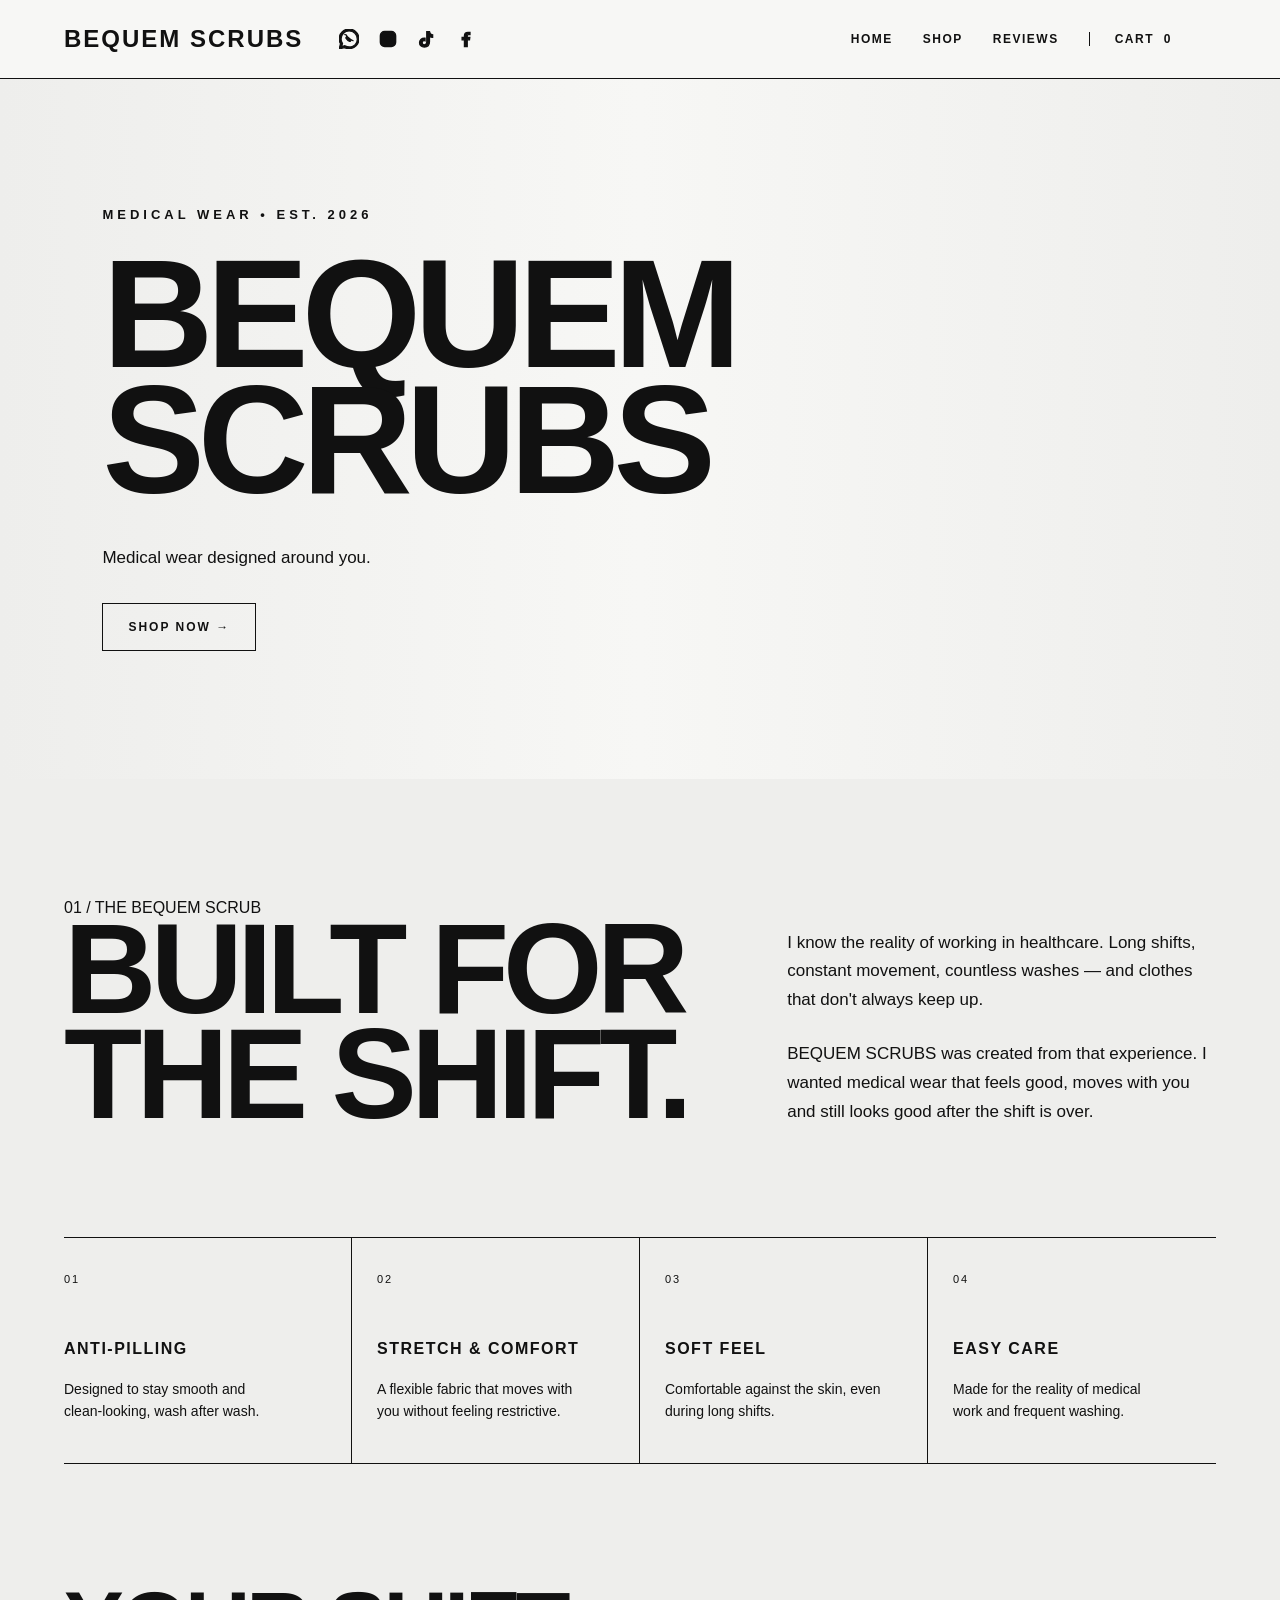
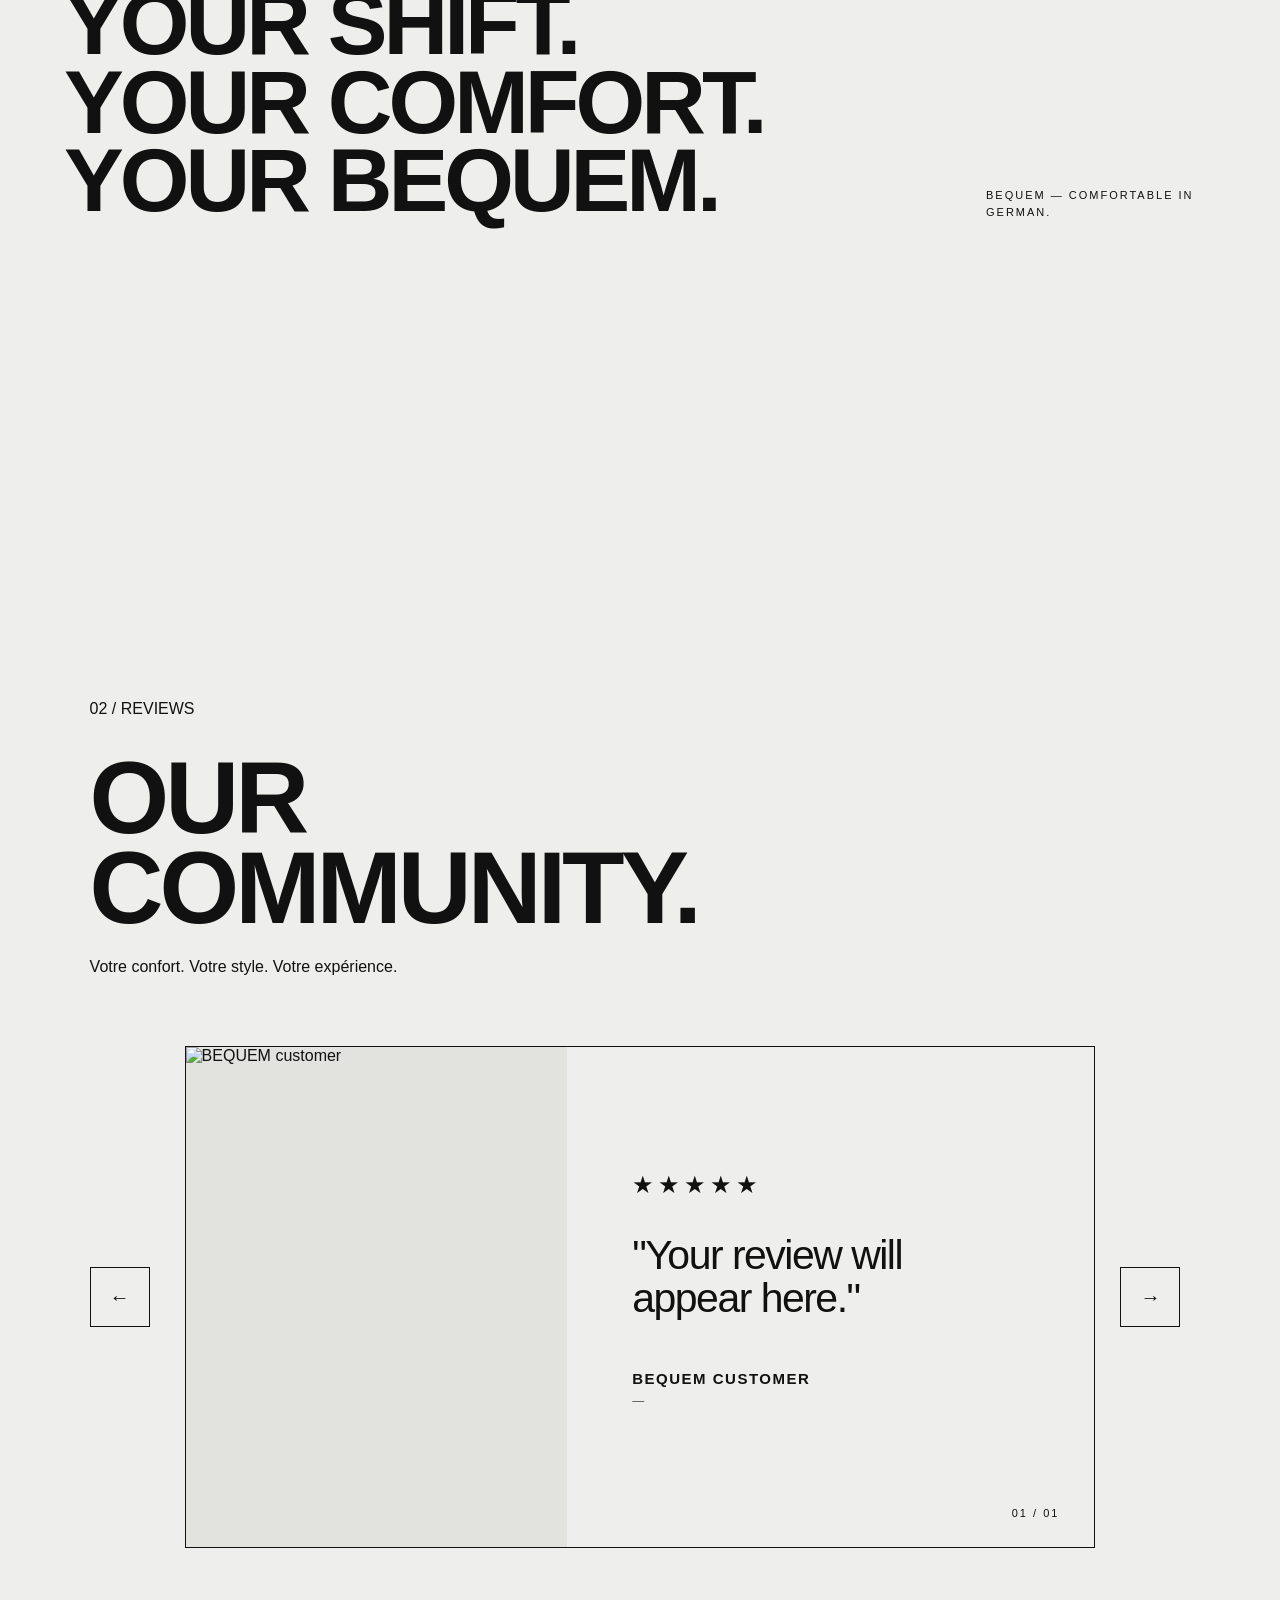
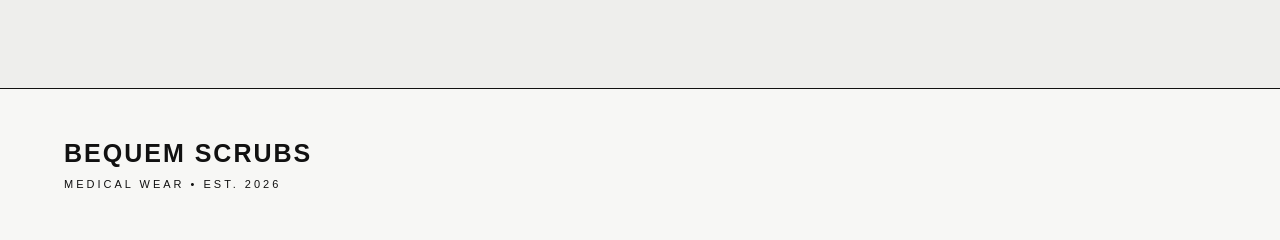
==== index.html @ d43c075f "Update index.html" ====
<!DOCTYPE html>
<html lang="fr">
<head>
    <meta charset="UTF-8">
    <meta name="viewport" content="width=device-width, initial-scale=1.0">
    <title>BEQUEM SCRUBS</title>
    <link rel="stylesheet" href="style.css">
</head>
<body>

<header class="header">
    <div class="brand-area">
        <a href="index.html" class="brand">BEQUEM SCRUBS</a>

        <div class="socials">
            <a href="https://wa.me/+2130781952022" target="_blank" class="social" aria-label="WhatsApp">
                <svg viewBox="0 0 24 24">
                    <path d="M20.5 3.5A11.8 11.8 0 0 0 12.1 0C5.5 0 .2 5.3.2 11.9c0 2.1.6 4.1 1.6 5.8L.1 24l6.5-1.7c1.7.9 3.5 1.3 5.4 1.3h.1c6.6 0 11.9-5.3 11.9-11.9 0-3.2-1.3-6.1-3.5-8.2ZM12.1 21.5c-1.7 0-3.4-.5-4.8-1.3l-.3-.2-3.8 1 1-3.7-.2-.3c-1-1.5-1.5-3.3-1.5-5.1C2.5 6.6 6.8 2.3 12.1 2.3c2.6 0 5.1 1 7 2.9 1.9 1.9 2.9 4.3 2.9 7 0 5.3-4.3 9.6-9.9 9.6Zm5.3-7.2c-.3-.2-1.8-.9-2.1-1-.3-.1-.5-.2-.7.2-.2.3-.8 1-1 1.2-.2.2-.4.2-.7.1-2-.9-3.3-1.7-4.6-3.9-.4-.7.4-.7 1-2.2.1-.2 0-.4-.1-.6-.1-.2-.7-1.7-1-1-2.3-.3-.6-.5-.5-.7-.5h-.6c-.2 0-.6.1-.9.4-.3.3-1.1 1.1-1.1 2.6 0 1.5 1.1 2.9 1.3 3.1.2.2 2.2 3.4 5.4 4.7 2 .9 2.8 1 3.8.8.6-.1 1.8-.7 2-1.4.3-.7.3-1.3.2-1.4-.1-.1-.3-.2-.6-.3Z"/>
                </svg>
            </a>

            <a href="https://www.instagram.com/bequem.world?igsh=dDY4cWtzZ3g2eHVt" target="_blank" class="social" aria-label="Instagram">
                <svg viewBox="0 0 24 24" fill="none">
                    <rect x="3" y="3" width="18" height="18" rx="5" stroke="currentColor" stroke-width="2"/>
                    <circle cx="12" cy="12" r="4" stroke="currentColor" stroke-width="2"/>
                    <circle cx="17.5" cy="6.5" r="1.2" fill="currentColor"/>
                </svg>
            </a>

            <a href="https://www.tiktok.com/" target="_blank" class="social" aria-label="TikTok">
                <svg viewBox="0 0 24 24">
                    <path d="M15 3c.3 2.2 1.5 3.7 3.8 4v3.1c-1.3 0-2.6-.4-3.8-1.1v6.4c0 4-2.7 6.3-6.2 6.3C5.4 21.7 3 19.6 3 16.4c0-3.1 2.5-5.5 5.8-5.5.3 0 .6 0 .9.1v3.2c-.3-.1-.6-.2-.9-.2-1.4 0-2.6 1-2.6 2.4 0 1.5 1.1 2.5 2.6 2.5 1.6 0 2.9-1 2.9-3.3V3H15Z"/>
                </svg>
            </a>

            <a href="https://www.facebook.com/" target="_blank" class="social" aria-label="Facebook">
                <svg viewBox="0 0 24 24">
                    <path d="M13.5 21v-8h2.7l.4-3h-3.1V8.1c0-.9.3-1.5 1.6-1.5h1.7V4c-.3 0-1.4-.1-2.5-.1-2.5 0-4.2 1.5-4.2 4.3V10H7.3v3h2.8v8h3.4Z"/>
                </svg>
            </a>
        </div>
    </div>

    <nav class="menu">
        <a href="index.html">HOME</a>
        <a href="shop.html">SHOP</a>
        <a href="reviews.html">REVIEWS</a>
        <a href="cart.html" class="cart">CART <span id="cartCount">0</span></a>
    </nav>
</header>

<main>
    <section class="hero">
        <div class="hero-text">
            <p class="small-title">MEDICAL WEAR • EST. 2026</p>
            <h1>BEQUEM<br>SCRUBS</h1>
            <p class="description">Medical wear designed around you.</p>
            <a href="shop.html" class="shop-button">SHOP NOW →</a>
        </div>
      <div class="hero-logo-scene" aria-hidden="true">
        <img
            src="BEQUEM%20LOGO.png"
            alt=""
            class="hero-logo-image"
        >
    </div>
</section>

    <section class="bequem-story">
        <div class="section-number">01 / THE BEQUEM SCRUB</div>

        <div class="story-header">
            <h2>BUILT FOR<br>THE SHIFT.</h2>
            <div class="story-intro">
                <p>I know the reality of working in healthcare. Long shifts, constant movement, countless washes — and clothes that don't always keep up.</p>
                <p>BEQUEM SCRUBS was created from that experience. I wanted medical wear that feels good, moves with you and still looks good after the shift is over.</p>
            </div>
        </div>

        <div class="bequem-qualities">
            <div class="quality"><span>01</span><h3>ANTI-PILLING</h3><p>Designed to stay smooth and clean-looking, wash after wash.</p></div>
            <div class="quality"><span>02</span><h3>STRETCH & COMFORT</h3><p>A flexible fabric that moves with you without feeling restrictive.</p></div>
            <div class="quality"><span>03</span><h3>SOFT FEEL</h3><p>Comfortable against the skin, even during long shifts.</p></div>
            <div class="quality"><span>04</span><h3>EASY CARE</h3><p>Made for the reality of medical work and frequent washing.</p></div>
        </div>

        <div class="bequem-statement">
            <p>YOUR SHIFT.<br>YOUR COMFORT.<br>YOUR BEQUEM.</p>
            <span>BEQUEM — COMFORTABLE IN GERMAN.</span>
        </div>
    </section>

    <section class="complete">
        <div class="section-number"></div>
    </section>

    <section class="reviews" id="reviews">
        <div class="section-number">02 / REVIEWS</div>
        <h2>OUR<br>COMMUNITY.</h2>
        <p class="reviews-intro">Votre confort. Votre style. Votre expérience.</p>

        <div class="home-review-slider">
            <button class="home-review-arrow" id="homeReviewPrev">←</button>

            <article class="home-review-card" id="homeReviewCard">
                <div class="home-review-photo" id="homeReviewPhoto">
                    <img id="homeReviewImage" src="" alt="BEQUEM customer">
                </div>

                <div class="home-review-content">
                    <div class="home-review-stars" id="homeReviewStars">★★★★★</div>
                    <blockquote id="homeReviewText">"Your review will appear here."</blockquote>

                    <div class="home-review-author">
                        <strong id="homeReviewName">BEQUEM CUSTOMER</strong>
                        <span id="homeReviewCity">—</span>
                    </div>
                </div>

                <div class="home-review-counter">
                    <span id="homeReviewCurrent">01</span> /
                    <span id="homeReviewTotal">01</span>
                </div>
            </article>

            <button class="home-review-arrow" id="homeReviewNext">→</button>
        </div>
    </section>
</main>

<footer>
    <h2>BEQUEM SCRUBS</h2>
    <p>MEDICAL WEAR • EST. 2026</p>
</footer>

<script>
const cartCount = document.getElementById("cartCount");
const cart = JSON.parse(localStorage.getItem("bequemCart") || "[]");
if (cartCount) cartCount.textContent = cart.length;
</script>

<script>
const SUPABASE_URL = "https://pakwsesbisdkgtoeywam.supabase.co";
const SUPABASE_KEY = "sb_publishable_-efPH13YWeBGHCuid9sYWw_Nm_vaaz9";

let homeReviews = [];
let homeReviewIndex = 0;

async function loadHomeReviews() {
    try {
        const response = await fetch(
            SUPABASE_URL +
            "/rest/v1/reviews" +
            "?select=id,name,city,rating,review,photo_urls,created_at" +
            "&approved=eq.true" +
            "&order=created_at.desc",
            {
                method: "GET",
                headers: {
                    "apikey": SUPABASE_KEY,
                    "Authorization": "Bearer " + SUPABASE_KEY
                }
            }
        );

        if (!response.ok) {
            console.error("SUPABASE REVIEWS ERROR:", await response.text());
            return;
        }

        const data = await response.json();
        console.log("HOME REVIEWS FROM SUPABASE:", data);

        homeReviews = Array.isArray(data) ? data : [];
        homeReviewIndex = 0;
        displayHomeReview();
    } catch (error) {
        console.error("HOME REVIEWS CONNECTION ERROR:", error);
    }
}

function displayHomeReview() {
    const image = document.getElementById("homeReviewImage");
    const photo = document.getElementById("homeReviewPhoto");
    const stars = document.getElementById("homeReviewStars");
    const text = document.getElementById("homeReviewText");
    const name = document.getElementById("homeReviewName");
    const city = document.getElementById("homeReviewCity");
    const current = document.getElementById("homeReviewCurrent");
    const total = document.getElementById("homeReviewTotal");

    if (!image || !photo || !stars || !text || !name || !city || !current || !total) {
        console.error("HOME REVIEW HTML ELEMENTS ARE MISSING.");
        return;
    }

    if (!homeReviews.length) {
        photo.style.display = "none";
        stars.textContent = "★★★★★";
        text.textContent = '"Your review will appear here."';
        name.textContent = "BEQUEM CUSTOMER";
        city.textContent = "—";
        current.textContent = "01";
        total.textContent = "01";
        return;
    }

    if (homeReviewIndex >= homeReviews.length) homeReviewIndex = 0;

    const review = homeReviews[homeReviewIndex];

    let rating = Number(review.rating);
    if (!Number.isFinite(rating)) rating = 0;
    rating = Math.max(0, Math.min(5, Math.round(rating)));

    stars.textContent = "★".repeat(rating) + "☆".repeat(5 - rating);
    text.textContent = '"' + (review.review || "") + '"';
    name.textContent = review.name || "BEQUEM CUSTOMER";
    city.textContent = review.city ? "— " + review.city : "—";

    current.textContent = String(homeReviewIndex + 1).padStart(2, "0");
    total.textContent = String(homeReviews.length).padStart(2, "0");

    let photoUrl = null;

    if (review.photo_urls) {
        try {
            if (typeof review.photo_urls === "string") {
                const value = review.photo_urls.trim();

                if (value.startsWith("[")) {
                    const parsed = JSON.parse(value);
                    if (Array.isArray(parsed) && parsed.length > 0) {
                        photoUrl = parsed[0];
                    }
                } else {
                    photoUrl = value;
                }
            }
        } catch (error) {
            console.error("PHOTO URL ERROR:", error);
        }
    }

    if (photoUrl) {
        image.src = photoUrl;
        image.style.display = "block";
        photo.style.display = "block";
    } else {
        image.removeAttribute("src");
        image.style.display = "none";
        photo.style.display = "none";
    }
}

document.getElementById("homeReviewNext").addEventListener("click", function () {
    if (!homeReviews.length) return;
    homeReviewIndex = (homeReviewIndex + 1) % homeReviews.length;
    displayHomeReview();
});

document.getElementById("homeReviewPrev").addEventListener("click", function () {
    if (!homeReviews.length) return;
    homeReviewIndex--;
    if (homeReviewIndex < 0) homeReviewIndex = homeReviews.length - 1;
    displayHomeReview();
});

setInterval(function () {
    if (!homeReviews.length) return;
    homeReviewIndex = (homeReviewIndex + 1) % homeReviews.length;
    displayHomeReview();
}, 5000);

loadHomeReviews();
</script>

</body>
</html>
---- style.css ----
* {
    margin: 0;
    padding: 0;
    box-sizing: border-box;
}

html {
    scroll-behavior: smooth;
}

body {
    background: #f7f7f5;
    color: #111;
    font-family: Arial, Helvetica, sans-serif;
}

/* ================= HEADER ================= */

.header {
    width: 100%;
    padding: 25px 5%;
    border-bottom: 1px solid #111;

    display: flex;
    align-items: center;
    justify-content: space-between;
}

.brand-area {
    display: flex;
    align-items: center;
    gap: 35px;
}

.brand {
    color: #111;
    text-decoration: none;

    font-size: 24px;
    font-weight: 800;
    letter-spacing: 2px;
}

/* ================= SOCIAL ICONS ================= */

.socials {
    display: flex;
    align-items: center;
    gap: 17px;
}

.social {
    width: 22px;
    height: 22px;

    display: flex;
    align-items: center;
    justify-content: center;

    color: #111;
    text-decoration: none;

    transition:
        transform 0.2s ease,
        opacity 0.2s ease;
}

.social svg {
    width: 20px;
    height: 20px;

    fill: currentColor;
    stroke: currentColor;

    stroke-width: 1.5;
}

.social:hover {
    transform: translateY(-2px);
    opacity: 0.55;
}

/* ================= MENU ================= */

.menu {
    display: flex;
    align-items: center;
    gap: 30px;
}

.menu a {
    color: #111;
    text-decoration: none;

    font-size: 12px;
    font-weight: 600;

    letter-spacing: 1.5px;
}

.menu a:hover {
    opacity: 0.5;
}

.cart {
    border-left: 1px solid #111;
    padding-left: 25px;
}

#cartCount {
    margin-left: 5px;
}

/* ================= HERO ================= */

.hero {
    min-height: 700px;

    display: flex;
    align-items: center;

    padding: 100px 8%;

    background:
        linear-gradient(
            90deg,
            #eeeeec 0%,
            #f7f7f5 50%,
            #eeeeec 100%
        );
}

.hero-text {
    max-width: 700px;
}

.small-title {
    font-size: 13px;
    letter-spacing: 4px;
    font-weight: 600;

    margin-bottom: 30px;
}

.hero h1 {
    font-size: clamp(70px, 12vw, 170px);

    line-height: 0.82;

    letter-spacing: -7px;

    margin-bottom: 45px;
}

.description {
    font-size: 17px;
    margin-bottom: 35px;
}

.shop-button {
    display: inline-block;

    color: #111;
    text-decoration: none;

    border: 1px solid #111;

    padding: 16px 25px;

    font-size: 12px;
    font-weight: 700;

    letter-spacing: 2px;

    transition:
        background 0.25s ease,
        color 0.25s ease;
}

.shop-button:hover {
    background: #111;
    color: white;
}

/* ================= THE BEQUEM SCRUB ================= */

.bequem-story {
    padding: 120px 5%;
    background: #eeeeec;
}

.story-header {
    display: grid;
    grid-template-columns: 1.2fr 0.8fr;
    gap: 80px;
    align-items: end;
    margin-bottom: 110px;
}

.bequem-story h2 {
    font-size: clamp(60px, 10vw, 140px);
    line-height: 0.82;
    letter-spacing: -6px;
    margin: 0;
}

.story-intro {
    max-width: 500px;
}

.story-intro p {
    font-size: 17px;
    line-height: 1.7;
    margin-bottom: 25px;
}

.story-intro p:last-child {
    margin-bottom: 0;
}

/* ================= QUALITIES ================= */

.bequem-qualities {
    display: grid;
    grid-template-columns: repeat(4, 1fr);

    border-top: 1px solid #111;
    border-bottom: 1px solid #111;
}

.quality {
    padding: 35px 25px 40px 0;
    border-right: 1px solid #111;
}

.quality:not(:first-child) {
    padding-left: 25px;
}

.quality:last-child {
    border-right: none;
}

.quality span {
    display: block;
    font-size: 11px;
    letter-spacing: 2px;
    margin-bottom: 55px;
}

.quality h3 {
    font-size: 16px;
    letter-spacing: 1.5px;
    margin-bottom: 20px;
}

.quality p {
    max-width: 220px;
    font-size: 14px;
    line-height: 1.6;
}

/* ================= STATEMENT ================= */

.bequem-statement {
    margin-top: 120px;

    display: flex;
    justify-content: space-between;
    align-items: flex-end;

    gap: 40px;
}

.bequem-statement p {
    font-size: clamp(45px, 7vw, 100px);
    line-height: 0.88;
    letter-spacing: -4px;
    font-weight: 800;
    margin: 0;
}

.bequem-statement span {
    font-size: 11px;
    letter-spacing: 2px;
    max-width: 230px;
    line-height: 1.5;
}

/* ================= COMPLETE ================= */

.complete {
    background: #eeeeec;
    color: #111;

    padding: 120px 5%;
}

.complete .section-number {
    color: #555;
}

.complete h2 {
    margin-bottom: 35px;
}

.complete p {
    max-width: 550px;

    font-size: 17px;
    line-height: 1.6;

    margin-bottom: 35px;
}

.complete .shop-button {
    color: #111;
    border-color: #111;
}

.complete .shop-button:hover {
    background: #111;
    color: white;
}

.accessories {
    margin-top: 100px;

    display: grid;

    grid-template-columns:
        repeat(2, 1fr);

    gap: 20px;
}

.accessory {
    height: 300px;

    border: 1px solid #777;

    color: #111;
    text-decoration: none;

    display: flex;
    align-items: center;
    justify-content: center;

    font-size: 25px;
    font-weight: 700;

    letter-spacing: 2px;

    transition: background 0.3s ease;
}

.accessory:hover {
    background: #e2e2df;
}

/* ================= REVIEWS ================= */

.reviews {
    background: #eeeeec !important;
    color: #111111 !important;

    border-top: none !important;

    padding: 120px 7vw 140px;

    min-height: 800px;
}

/* NUMBER */

.reviews .section-number {
    color: #111111;
}

/* TITLE */

.reviews h2 {
    color: #111111;

    font-size: clamp(55px, 8vw, 120px);
    line-height: .88;
    letter-spacing: -4px;

    margin: 35px 0 25px;
}

/* INTRO */

.reviews-intro {
    color: #111111;

    font-size: 16px;
    margin-bottom: 70px;
}

/* ================= REVIEW SLIDER ================= */

.home-review-slider {
    width: 100%;
    max-width: 1250px;

    margin: 0 auto;

    display: grid;

    grid-template-columns:
        70px 1fr 70px;

    align-items: center;

    gap: 25px;
}

/* ================= REVIEW CARD ================= */

.home-review-card {
    width: 100%;
    min-height: 500px;

    border: 1px solid #111111;

    display: grid;

    grid-template-columns:
        42% 58%;

    position: relative;

    background: #eeeeec !important;

    color: #111111 !important;

    overflow: hidden;
}

/* ================= PHOTO ================= */

.home-review-photo {
    width: 100%;
    height: 100%;
    min-height: 500px;

    background: #e2e2df;

    overflow: hidden;
}

.home-review-photo img {
    width: 100%;
    height: 100%;

    object-fit: cover;

    display: block;
}

/* ================= CONTENT ================= */

.home-review-content {
    padding: 65px 65px 80px;

    display: flex;
    flex-direction: column;
    justify-content: center;
}

/* STARS */

.home-review-stars {
    font-size: 24px;
    letter-spacing: 4px;

    margin-bottom: 35px;

    color: #111111 !important;
}

/* REVIEW TEXT */

.home-review-content blockquote {
    font-size: clamp(30px, 3.2vw, 52px);

    line-height: 1.05;

    font-weight: 500;

    letter-spacing: -1.5px;

    color: #111111 !important;

    margin: 0 0 50px;

    max-width: 800px;
}

/* AUTHOR */

.home-review-author {
    display: flex;
    flex-direction: column;

    gap: 7px;
}

.home-review-author strong {
    font-size: 15px;

    font-weight: 800;

    letter-spacing: 1.5px;

    color: #111111 !important;
}

.home-review-author span {
    font-size: 12px;

    color: #555555 !important;

    letter-spacing: 1px;
}

/* ================= COUNTER ================= */

.home-review-counter {
    position: absolute;

    right: 35px;
    bottom: 28px;

    font-size: 11px;

    letter-spacing: 2px;

    color: #111111 !important;
}

/* ================= ARROWS ================= */

.home-review-arrow {
    width: 60px;
    height: 60px;

    border: 1px solid #111111;

    background: #eeeeec !important;

    color: #111111 !important;

    font-size: 20px;

    cursor: pointer;

    transition: all .2s ease;
}

.home-review-arrow:hover {
    background: #111111 !important;
    color: #eeeeec !important;
}

/* ================= FOOTER ================= */

footer {
    padding: 50px 5%;

    border-top: 1px solid #111;
}

footer h2 {
    font-size: 25px;
    letter-spacing: 2px;

    margin-bottom: 10px;
}

footer p {
    font-size: 11px;
    letter-spacing: 3px;
}

/* ================= MOBILE ================= */

@media (max-width: 800px) {

    .header {
        padding: 20px;

        flex-direction: column;

        gap: 20px;

        align-items: flex-start;
    }

    .brand-area {
        width: 100%;

        justify-content: space-between;

        gap: 15px;
    }

    .brand {
        font-size: 19px;
    }

    .socials {
        gap: 12px;
    }

    .menu {
        width: 100%;

        justify-content: space-between;

        gap: 10px;
    }

    .menu a {
        font-size: 10px;
    }

    .cart {
        padding-left: 10px;
    }

    .hero {
        min-height: 600px;

        padding: 70px 25px;
    }

    .hero h1 {
        font-size: 70px;

        letter-spacing: -4px;
    }

    .bequem-story {
        padding: 80px 20px;

        background: #eeeeec;
    }

    .story-header {
        grid-template-columns: 1fr;

        gap: 50px;

        margin-bottom: 80px;
    }

    .bequem-story h2 {
        font-size: 70px;

        letter-spacing: -4px;
    }

    .story-intro p {
        font-size: 16px;
    }

    .bequem-qualities {
        grid-template-columns: 1fr;
    }

    .quality,
    .quality:not(:first-child) {
        padding: 30px 0;

        border-right: none;

        border-bottom: 1px solid #111;
    }

    .quality:last-child {
        border-bottom: none;
    }

    .quality span {
        margin-bottom: 30px;
    }

    .quality p {
        max-width: 100%;
    }

    .bequem-statement {
        margin-top: 80px;

        flex-direction: column;

        align-items: flex-start;

        gap: 35px;
    }

    .bequem-statement p {
        font-size: 55px;

        letter-spacing: -3px;
    }

    .complete {
        padding: 80px 20px;

        background: #eeeeec;
    }

    .accessories {
        grid-template-columns: 1fr;
    }

    .accessory {
        height: 220px;

        font-size: 20px;
    }

    .reviews {
        padding: 80px 5vw 100px;

        min-height: auto;

        background: #eeeeec !important;
    }

    .reviews h2 {
        font-size: 60px;

        letter-spacing: -2px;
    }

    .reviews-intro {
        margin-bottom: 40px;
    }

    .home-review-slider {
        grid-template-columns:
            42px 1fr 42px;

        gap: 10px;
    }

    .home-review-card {
        min-height: 620px;

        display: flex;

        flex-direction: column;

        background: #eeeeec !important;
    }

    .home-review-photo {
        min-height: 260px;

        height: 260px;
    }

    .home-review-content {
        padding: 35px 25px 70px;
    }

    .home-review-stars {
        font-size: 18px;

        margin-bottom: 22px;
    }

    .home-review-content blockquote {
        font-size: 28px;

        line-height: 1.08;

        margin-bottom: 30px;
    }

    .home-review-author strong {
        font-size: 12px;
    }

    .home-review-arrow {
        width: 42px;

        height: 42px;

        font-size: 16px;

        background: #eeeeec !important;
    }
}
/* Décaler le menu du haut vers la gauche */
nav {
    position: relative;
    left: -44px;
}
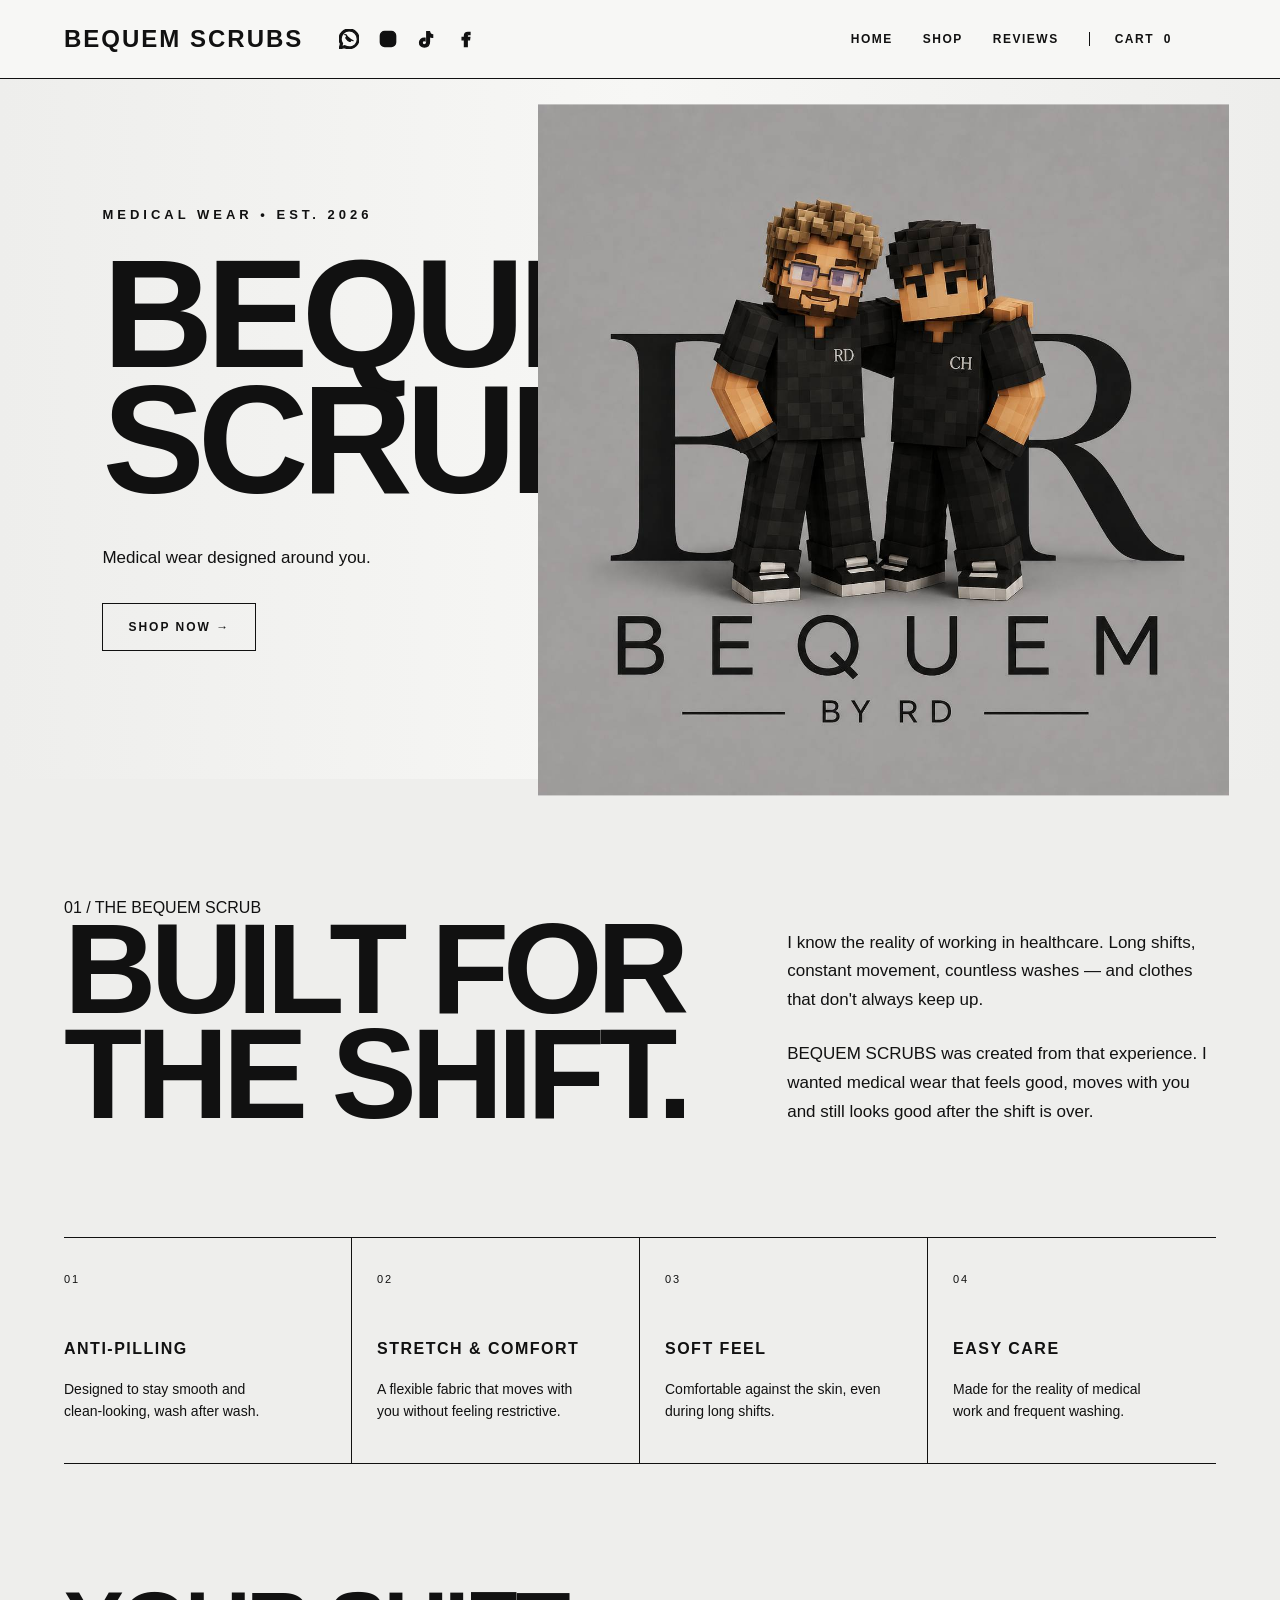
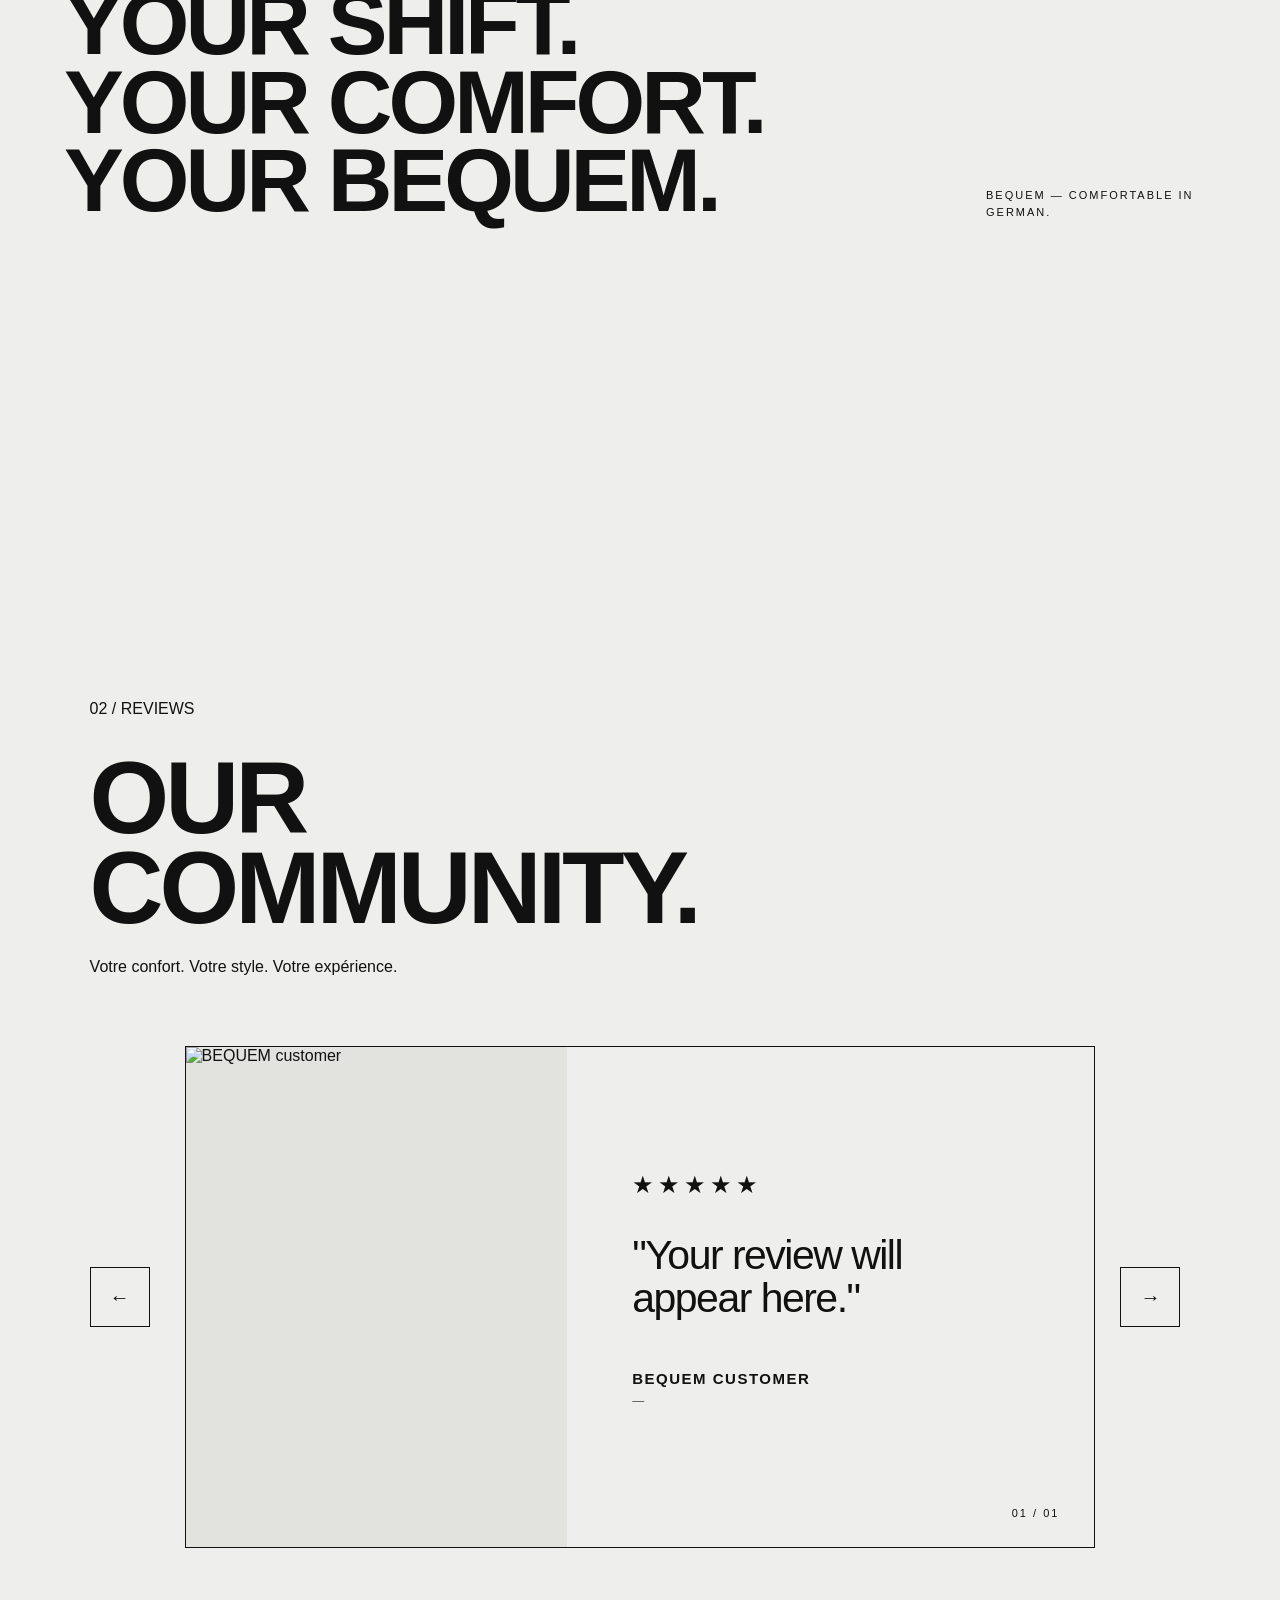
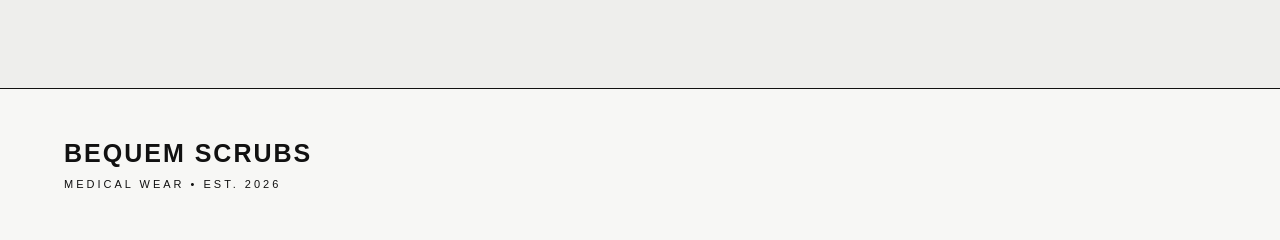
==== commit 72aa7e48: "Update index.html" ====
--- a/index.html
+++ b/index.html
@@ -59,7 +59,7 @@
         </div>
       <div class="hero-logo-scene" aria-hidden="true">
         <img
-            src="BEQUEM%20LOGO.png"
+            src="BEQUEM%20LOGO.jpg"
             alt=""
             class="hero-logo-image"
         >
--- a/style.css
+++ b/style.css
@@ -801,3 +801,40 @@
     position: relative;
     left: -44px;
 }
+
+/* ================= HERO LOGO IMAGE - AJOUT UNIQUEMENT ================= */
+
+.hero-logo-scene {
+    position: absolute;
+    right: 4%;
+    top: 50%;
+    width: min(54vw, 760px);
+    transform: translateY(-50%);
+    z-index: 2;
+    pointer-events: none;
+}
+
+.hero-logo-image {
+    width: 100%;
+    height: auto;
+    display: block;
+    object-fit: contain;
+}
+
+/* Mobile : le reste du design existant reste inchangé */
+@media (max-width: 800px) {
+    .hero-logo-scene {
+        width: 95vw;
+        right: -18%;
+        top: auto;
+        bottom: -5%;
+        transform: none;
+        z-index: 1;
+        pointer-events: none;
+    }
+
+    .hero-logo-image {
+        width: 100%;
+        height: auto;
+    }
+}
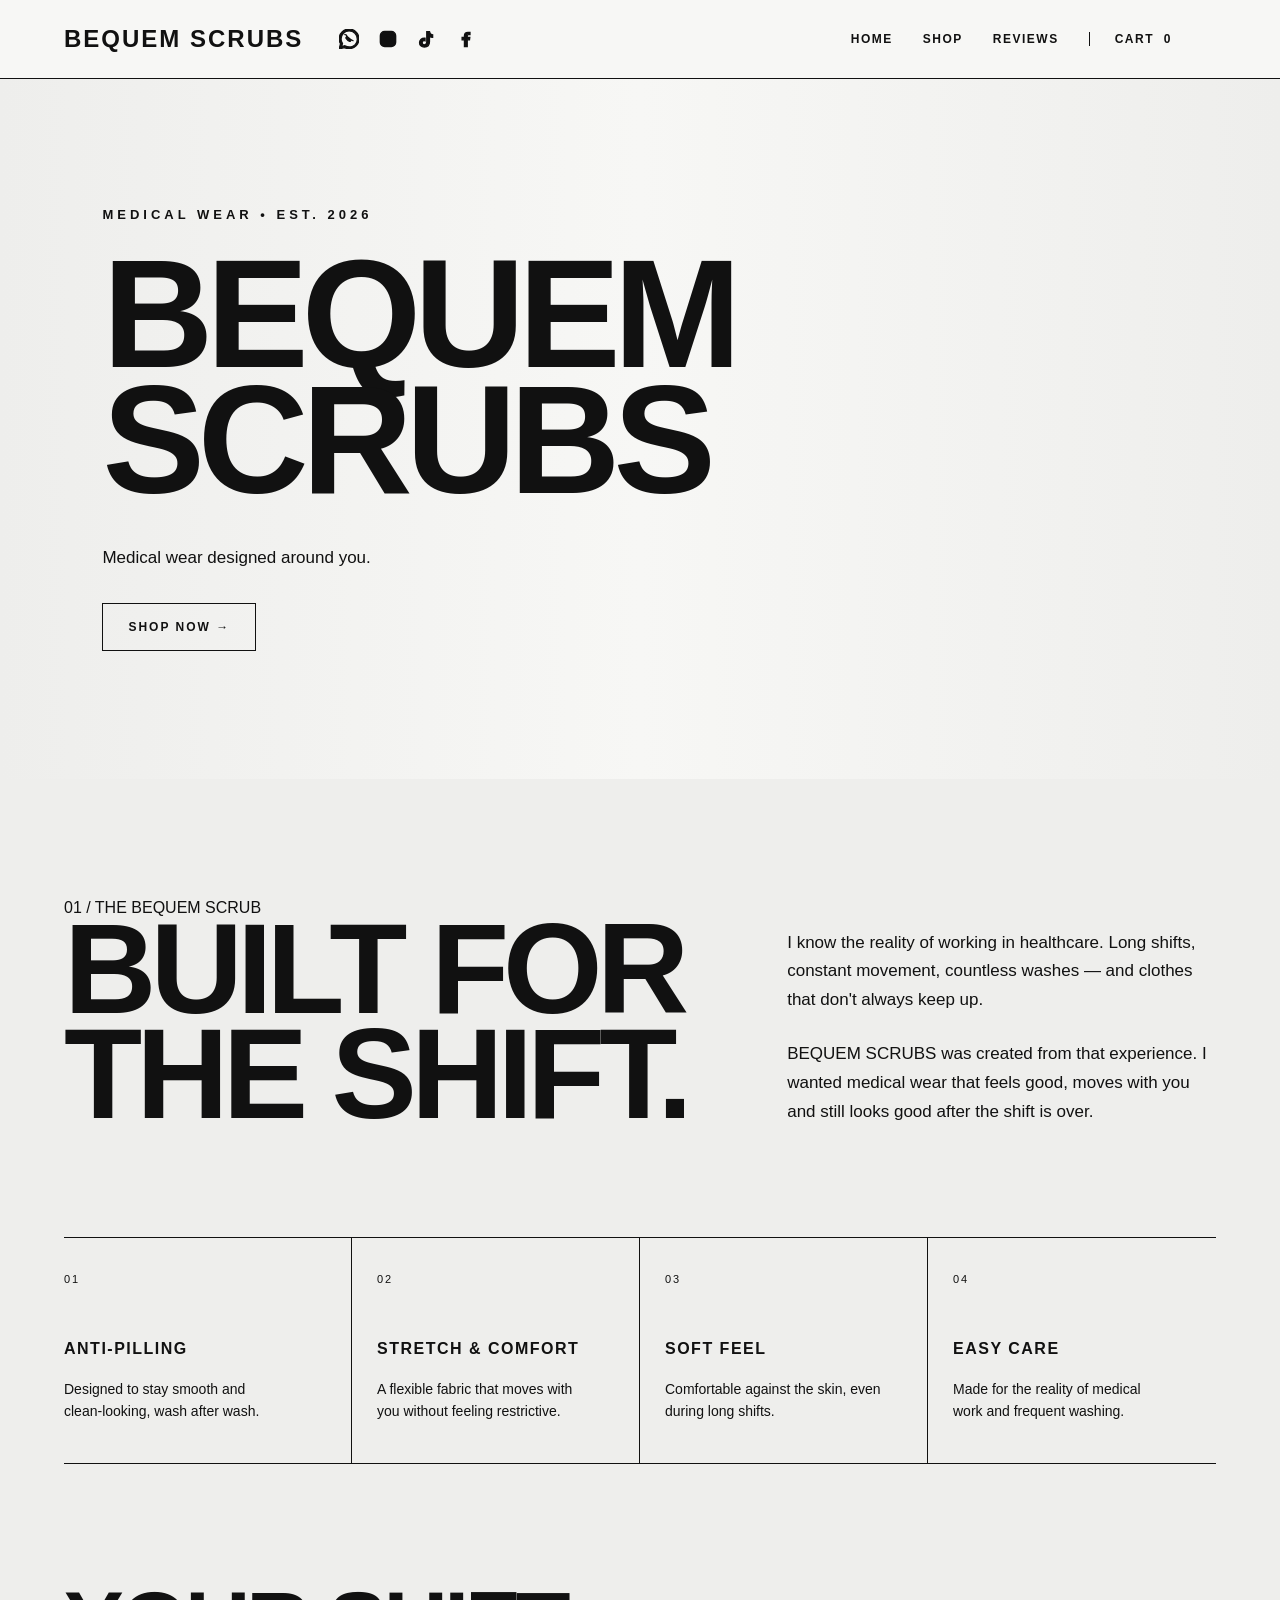
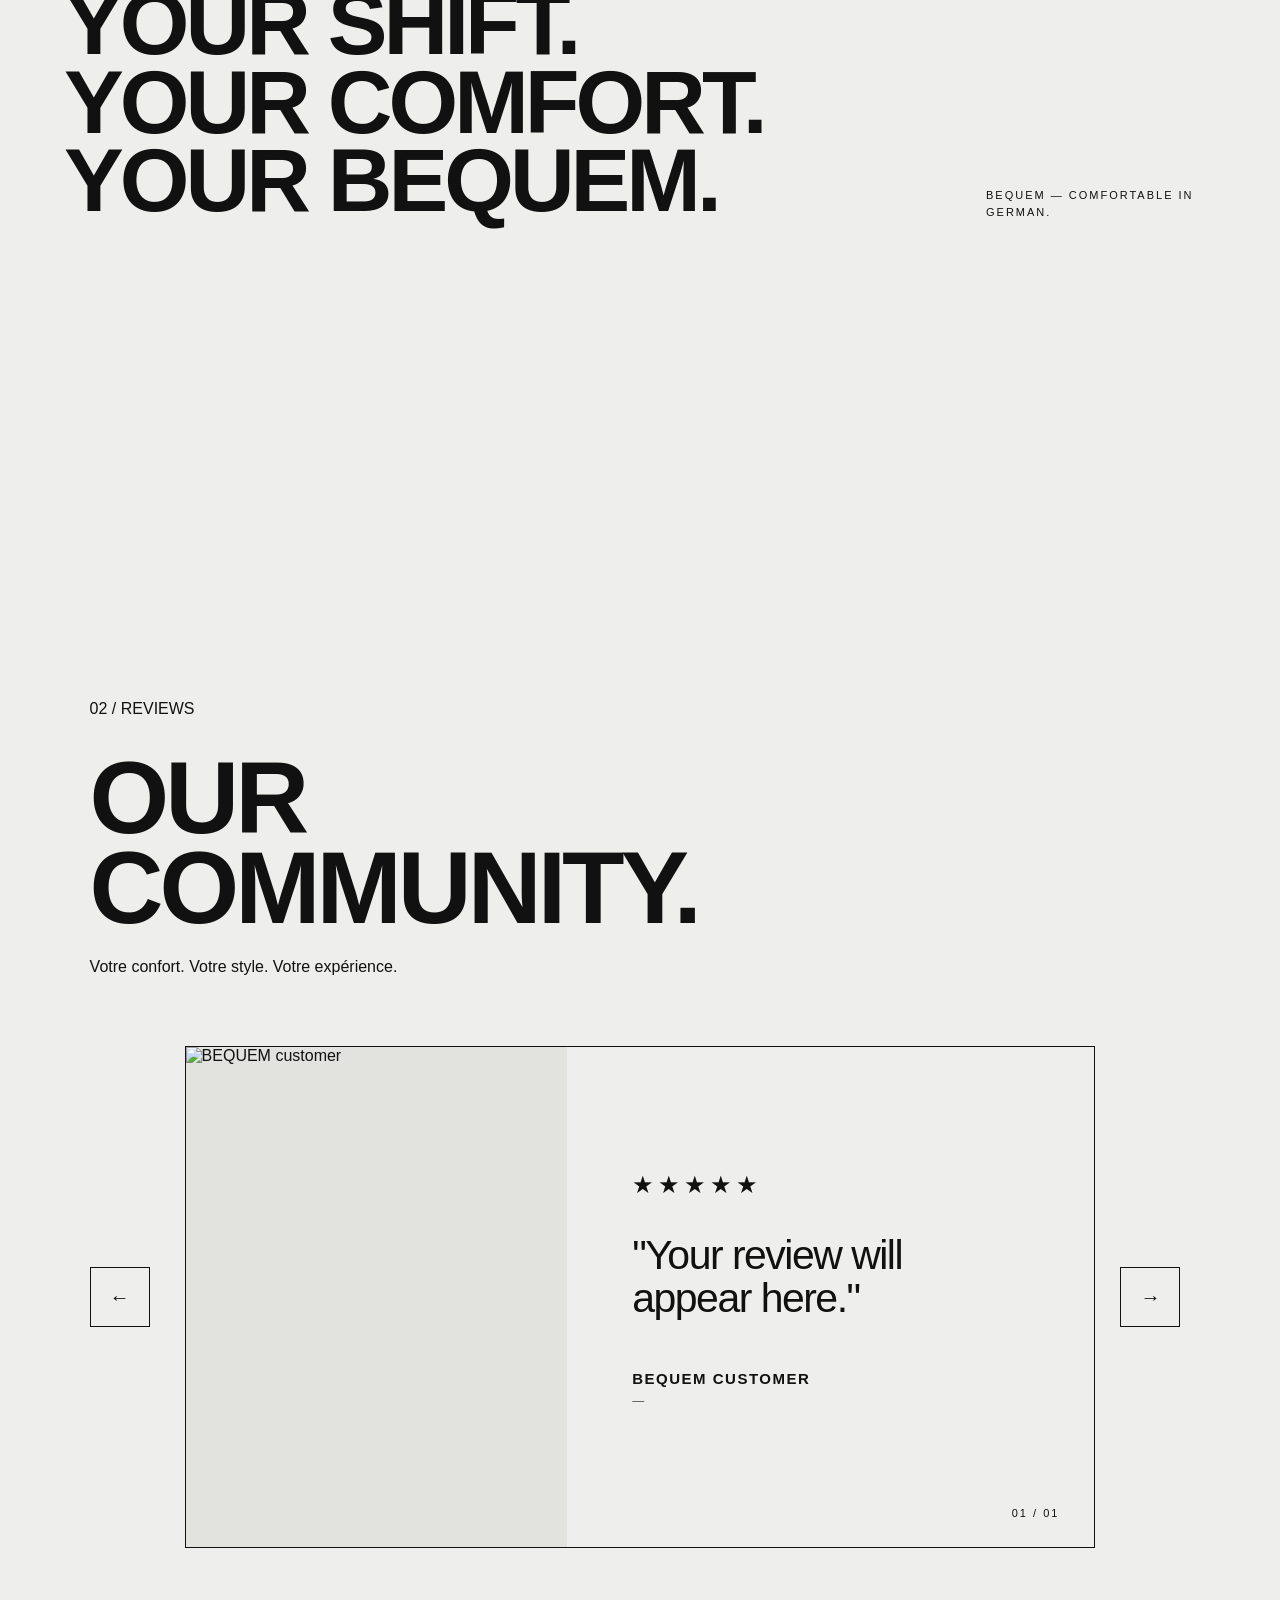
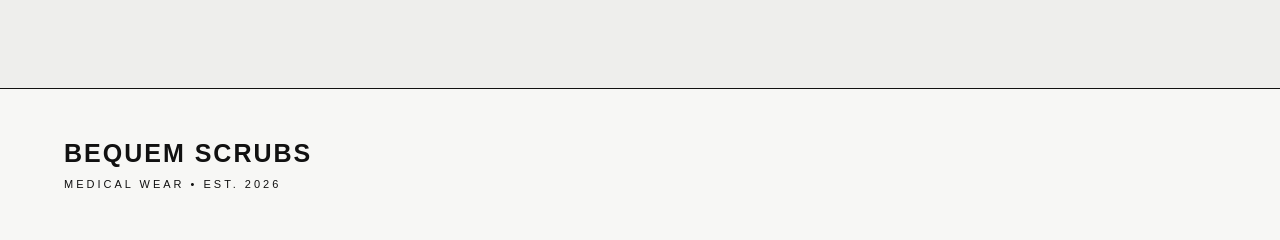
==== commit 673404ed: "Update index.html" ====
--- a/index.html
+++ b/index.html
@@ -59,7 +59,7 @@
         </div>
       <div class="hero-logo-scene" aria-hidden="true">
         <img
-            src="BEQUEM%20LOGO.jpg"
+            src="./BEQUEM%20LOGO%20transparent.png"
             alt=""
             class="hero-logo-image"
         >
--- a/style.css
+++ b/style.css
@@ -802,39 +802,47 @@
     left: -44px;
 }
 
-/* ================= HERO LOGO IMAGE - AJOUT UNIQUEMENT ================= */
+/* ================= BEQUEM LOGO ================= */
+
+.hero {
+    position: relative;
+    overflow: hidden;
+}
 
 .hero-logo-scene {
-    position: absolute;
-    right: 4%;
-    top: 50%;
-    width: min(54vw, 760px);
-    transform: translateY(-50%);
+    position: absolute !important;
+    width: 350px !important;
+
+    right: 20px !important;
+    top: 50% !important;
+
+    transform: translateY(-50%) !important;
+
     z-index: 2;
     pointer-events: none;
 }
 
 .hero-logo-image {
-    width: 100%;
-    height: auto;
     display: block;
+    width: 100% !important;
+    height: auto !important;
+
     object-fit: contain;
-}
-
-/* Mobile : le reste du design existant reste inchangé */
+
+    mix-blend-mode: multiply;
+}
+
+/* ================= MOBILE ================= */
+
 @media (max-width: 800px) {
+
     .hero-logo-scene {
-        width: 95vw;
-        right: -18%;
-        top: auto;
-        bottom: -5%;
-        transform: none;
-        z-index: 1;
-        pointer-events: none;
-    }
-
-    .hero-logo-image {
-        width: 100%;
-        height: auto;
-    }
-}
+        width: 260px !important;
+
+        right: -20px !important;
+        top: auto !important;
+        bottom: 0 !important;
+
+        transform: none !important;
+    }
+}
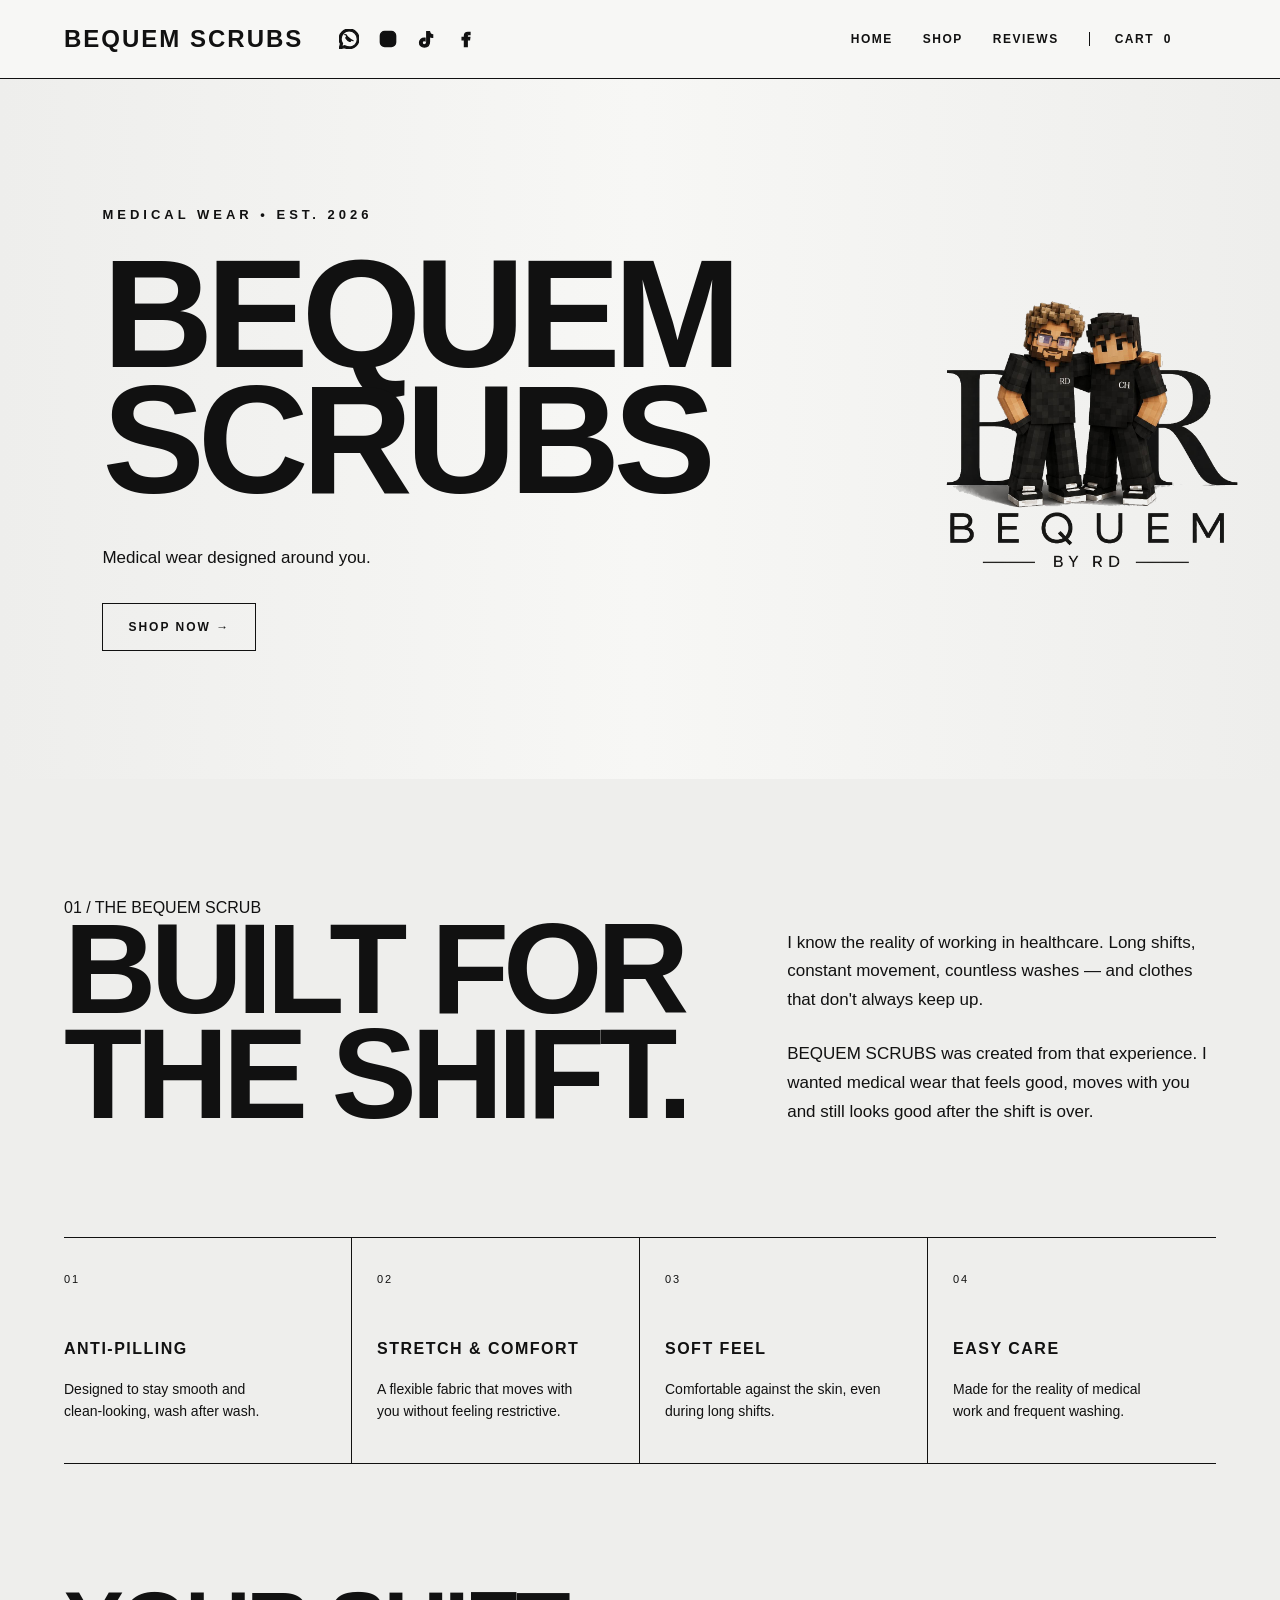
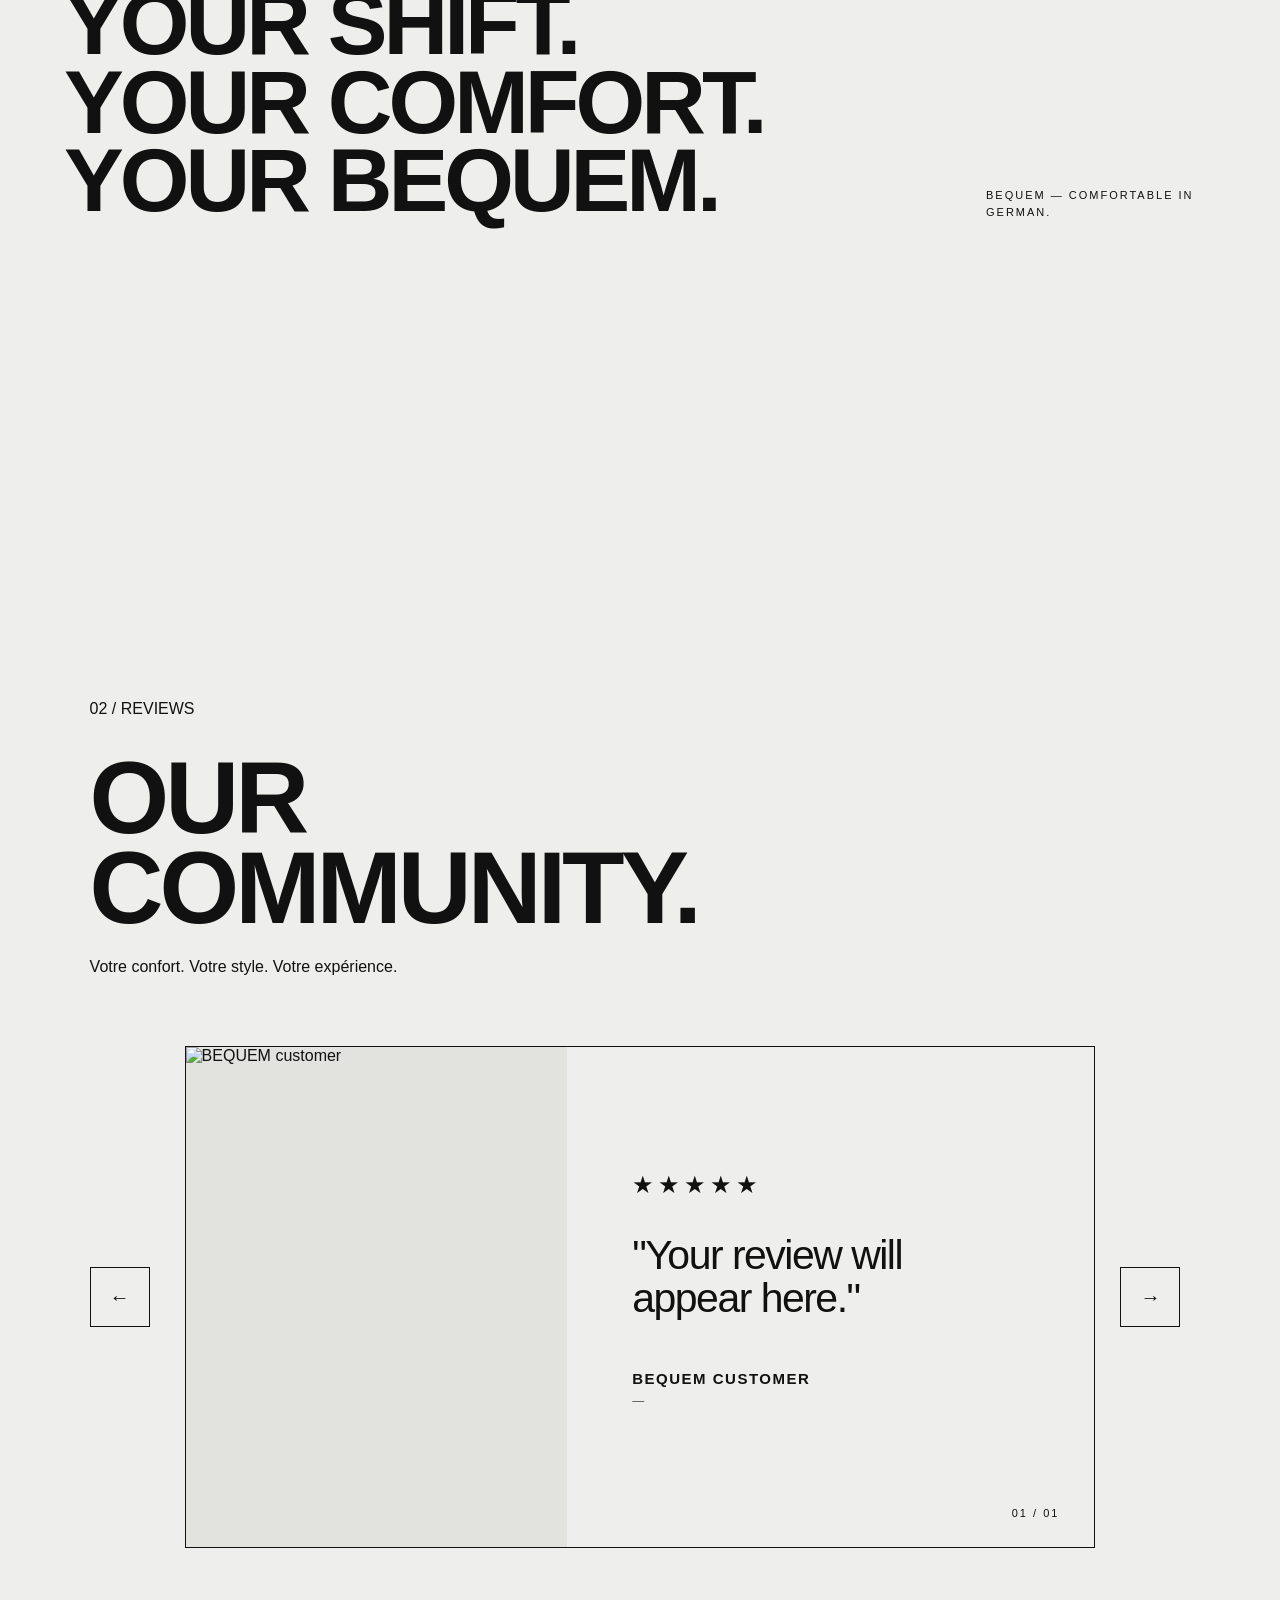
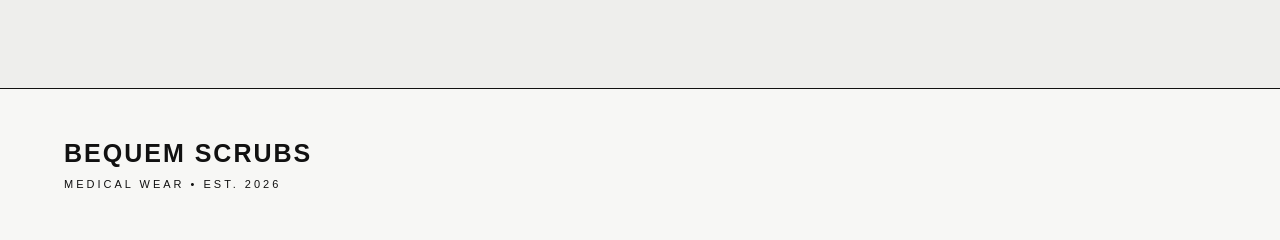
==== commit 7aa60e2c: "Update index.html" ====
--- a/index.html
+++ b/index.html
@@ -6,38 +6,60 @@
     <title>BEQUEM SCRUBS</title>
     <link rel="stylesheet" href="style.css">
 </head>
+
 <body>
 
 <header class="header">
+
     <div class="brand-area">
+
         <a href="index.html" class="brand">BEQUEM SCRUBS</a>
 
         <div class="socials">
-            <a href="https://wa.me/+2130781952022" target="_blank" class="social" aria-label="WhatsApp">
+
+            <a href="https://wa.me/+2130781952022"
+               target="_blank"
+               class="social"
+               aria-label="WhatsApp">
                 <svg viewBox="0 0 24 24">
                     <path d="M20.5 3.5A11.8 11.8 0 0 0 12.1 0C5.5 0 .2 5.3.2 11.9c0 2.1.6 4.1 1.6 5.8L.1 24l6.5-1.7c1.7.9 3.5 1.3 5.4 1.3h.1c6.6 0 11.9-5.3 11.9-11.9 0-3.2-1.3-6.1-3.5-8.2ZM12.1 21.5c-1.7 0-3.4-.5-4.8-1.3l-.3-.2-3.8 1 1-3.7-.2-.3c-1-1.5-1.5-3.3-1.5-5.1C2.5 6.6 6.8 2.3 12.1 2.3c2.6 0 5.1 1 7 2.9 1.9 1.9 2.9 4.3 2.9 7 0 5.3-4.3 9.6-9.9 9.6Zm5.3-7.2c-.3-.2-1.8-.9-2.1-1-.3-.1-.5-.2-.7.2-.2.3-.8 1-1 1.2-.2.2-.4.2-.7.1-2-.9-3.3-1.7-4.6-3.9-.4-.7.4-.7 1-2.2.1-.2 0-.4-.1-.6-.1-.2-.7-1.7-1-1-2.3-.3-.6-.5-.5-.7-.5h-.6c-.2 0-.6.1-.9.4-.3.3-1.1 1.1-1.1 2.6 0 1.5 1.1 2.9 1.3 3.1.2.2 2.2 3.4 5.4 4.7 2 .9 2.8 1 3.8.8.6-.1 1.8-.7 2-1.4.3-.7.3-1.3.2-1.4-.1-.1-.3-.2-.6-.3Z"/>
                 </svg>
             </a>
 
-            <a href="https://www.instagram.com/bequem.world?igsh=dDY4cWtzZ3g2eHVt" target="_blank" class="social" aria-label="Instagram">
+            <a href="https://www.instagram.com/bequem.world?igsh=dDY4cWtzZ3g2eHVt"
+               target="_blank"
+               class="social"
+               aria-label="Instagram">
                 <svg viewBox="0 0 24 24" fill="none">
-                    <rect x="3" y="3" width="18" height="18" rx="5" stroke="currentColor" stroke-width="2"/>
-                    <circle cx="12" cy="12" r="4" stroke="currentColor" stroke-width="2"/>
-                    <circle cx="17.5" cy="6.5" r="1.2" fill="currentColor"/>
+                    <rect x="3" y="3" width="18" height="18" rx="5"
+                          stroke="currentColor"
+                          stroke-width="2"/>
+                    <circle cx="12" cy="12" r="4"
+                            stroke="currentColor"
+                            stroke-width="2"/>
+                    <circle cx="17.5" cy="6.5" r="1.2"
+                            fill="currentColor"/>
                 </svg>
             </a>
 
-            <a href="https://www.tiktok.com/" target="_blank" class="social" aria-label="TikTok">
+            <a href="https://www.tiktok.com/"
+               target="_blank"
+               class="social"
+               aria-label="TikTok">
                 <svg viewBox="0 0 24 24">
                     <path d="M15 3c.3 2.2 1.5 3.7 3.8 4v3.1c-1.3 0-2.6-.4-3.8-1.1v6.4c0 4-2.7 6.3-6.2 6.3C5.4 21.7 3 19.6 3 16.4c0-3.1 2.5-5.5 5.8-5.5.3 0 .6 0 .9.1v3.2c-.3-.1-.6-.2-.9-.2-1.4 0-2.6 1-2.6 2.4 0 1.5 1.1 2.5 2.6 2.5 1.6 0 2.9-1 2.9-3.3V3H15Z"/>
                 </svg>
             </a>
 
-            <a href="https://www.facebook.com/" target="_blank" class="social" aria-label="Facebook">
+            <a href="https://www.facebook.com/"
+               target="_blank"
+               class="social"
+               aria-label="Facebook">
                 <svg viewBox="0 0 24 24">
                     <path d="M13.5 21v-8h2.7l.4-3h-3.1V8.1c0-.9.3-1.5 1.6-1.5h1.7V4c-.3 0-1.4-.1-2.5-.1-2.5 0-4.2 1.5-4.2 4.3V10H7.3v3h2.8v8h3.4Z"/>
                 </svg>
             </a>
+
         </div>
     </div>
 
@@ -45,234 +67,686 @@
         <a href="index.html">HOME</a>
         <a href="shop.html">SHOP</a>
         <a href="reviews.html">REVIEWS</a>
-        <a href="cart.html" class="cart">CART <span id="cartCount">0</span></a>
+        <a href="cart.html" class="cart">
+            CART <span id="cartCount">0</span>
+        </a>
     </nav>
+
 </header>
 
+
 <main>
+
+    <!-- ================= HERO ================= -->
+
     <section class="hero">
+
         <div class="hero-text">
-            <p class="small-title">MEDICAL WEAR • EST. 2026</p>
-            <h1>BEQUEM<br>SCRUBS</h1>
-            <p class="description">Medical wear designed around you.</p>
-            <a href="shop.html" class="shop-button">SHOP NOW →</a>
-        </div>
-      <div class="hero-logo-scene" aria-hidden="true">
-        <img
-            src="./BEQUEM%20LOGO%20transparent.png"
-            alt=""
-            class="hero-logo-image"
-        >
-    </div>
-</section>
+
+            <p class="small-title">
+                MEDICAL WEAR • EST. 2026
+            </p>
+
+            <h1>
+                BEQUEM<br>
+                SCRUBS
+            </h1>
+
+            <p class="description">
+                Medical wear designed around you.
+            </p>
+
+            <a href="shop.html" class="shop-button">
+                SHOP NOW →
+            </a>
+
+        </div>
+
+
+        <!-- LOGO / PERSONNAGES -->
+
+        <div class="hero-logo-scene" aria-hidden="true">
+
+            <img
+                src="./BEQUEM-LOGO-transparent.png"
+                alt=""
+                class="hero-logo-image"
+            >
+
+        </div>
+
+    </section>
+
+
+    <!-- ================= STORY ================= -->
 
     <section class="bequem-story">
-        <div class="section-number">01 / THE BEQUEM SCRUB</div>
+
+        <div class="section-number">
+            01 / THE BEQUEM SCRUB
+        </div>
 
         <div class="story-header">
-            <h2>BUILT FOR<br>THE SHIFT.</h2>
+
+            <h2>
+                BUILT FOR<br>
+                THE SHIFT.
+            </h2>
+
             <div class="story-intro">
-                <p>I know the reality of working in healthcare. Long shifts, constant movement, countless washes — and clothes that don't always keep up.</p>
-                <p>BEQUEM SCRUBS was created from that experience. I wanted medical wear that feels good, moves with you and still looks good after the shift is over.</p>
+
+                <p>
+                    I know the reality of working in healthcare.
+                    Long shifts, constant movement, countless washes —
+                    and clothes that don't always keep up.
+                </p>
+
+                <p>
+                    BEQUEM SCRUBS was created from that experience.
+                    I wanted medical wear that feels good, moves with you
+                    and still looks good after the shift is over.
+                </p>
+
             </div>
-        </div>
+
+        </div>
+
 
         <div class="bequem-qualities">
-            <div class="quality"><span>01</span><h3>ANTI-PILLING</h3><p>Designed to stay smooth and clean-looking, wash after wash.</p></div>
-            <div class="quality"><span>02</span><h3>STRETCH & COMFORT</h3><p>A flexible fabric that moves with you without feeling restrictive.</p></div>
-            <div class="quality"><span>03</span><h3>SOFT FEEL</h3><p>Comfortable against the skin, even during long shifts.</p></div>
-            <div class="quality"><span>04</span><h3>EASY CARE</h3><p>Made for the reality of medical work and frequent washing.</p></div>
-        </div>
+
+            <div class="quality">
+                <span>01</span>
+                <h3>ANTI-PILLING</h3>
+                <p>
+                    Designed to stay smooth and clean-looking,
+                    wash after wash.
+                </p>
+            </div>
+
+            <div class="quality">
+                <span>02</span>
+                <h3>STRETCH &amp; COMFORT</h3>
+                <p>
+                    A flexible fabric that moves with you
+                    without feeling restrictive.
+                </p>
+            </div>
+
+            <div class="quality">
+                <span>03</span>
+                <h3>SOFT FEEL</h3>
+                <p>
+                    Comfortable against the skin,
+                    even during long shifts.
+                </p>
+            </div>
+
+            <div class="quality">
+                <span>04</span>
+                <h3>EASY CARE</h3>
+                <p>
+                    Made for the reality of medical work
+                    and frequent washing.
+                </p>
+            </div>
+
+        </div>
+
 
         <div class="bequem-statement">
-            <p>YOUR SHIFT.<br>YOUR COMFORT.<br>YOUR BEQUEM.</p>
-            <span>BEQUEM — COMFORTABLE IN GERMAN.</span>
-        </div>
+
+            <p>
+                YOUR SHIFT.<br>
+                YOUR COMFORT.<br>
+                YOUR BEQUEM.
+            </p>
+
+            <span>
+                BEQUEM — COMFORTABLE IN GERMAN.
+            </span>
+
+        </div>
+
     </section>
 
+
+    <!-- ================= COMPLETE ================= -->
+
     <section class="complete">
+
         <div class="section-number"></div>
+
     </section>
 
+
+    <!-- ================= REVIEWS ================= -->
+
     <section class="reviews" id="reviews">
-        <div class="section-number">02 / REVIEWS</div>
-        <h2>OUR<br>COMMUNITY.</h2>
-        <p class="reviews-intro">Votre confort. Votre style. Votre expérience.</p>
+
+        <div class="section-number">
+            02 / REVIEWS
+        </div>
+
+        <h2>
+            OUR<br>
+            COMMUNITY.
+        </h2>
+
+        <p class="reviews-intro">
+            Votre confort. Votre style. Votre expérience.
+        </p>
+
 
         <div class="home-review-slider">
-            <button class="home-review-arrow" id="homeReviewPrev">←</button>
-
-            <article class="home-review-card" id="homeReviewCard">
-                <div class="home-review-photo" id="homeReviewPhoto">
-                    <img id="homeReviewImage" src="" alt="BEQUEM customer">
+
+            <button
+                class="home-review-arrow"
+                id="homeReviewPrev">
+                ←
+            </button>
+
+
+            <article
+                class="home-review-card"
+                id="homeReviewCard">
+
+                <div
+                    class="home-review-photo"
+                    id="homeReviewPhoto">
+
+                    <img
+                        id="homeReviewImage"
+                        src=""
+                        alt="BEQUEM customer">
+
                 </div>
 
+
                 <div class="home-review-content">
-                    <div class="home-review-stars" id="homeReviewStars">★★★★★</div>
-                    <blockquote id="homeReviewText">"Your review will appear here."</blockquote>
+
+                    <div
+                        class="home-review-stars"
+                        id="homeReviewStars">
+                        ★★★★★
+                    </div>
+
+
+                    <blockquote id="homeReviewText">
+                        "Your review will appear here."
+                    </blockquote>
+
 
                     <div class="home-review-author">
-                        <strong id="homeReviewName">BEQUEM CUSTOMER</strong>
-                        <span id="homeReviewCity">—</span>
+
+                        <strong id="homeReviewName">
+                            BEQUEM CUSTOMER
+                        </strong>
+
+                        <span id="homeReviewCity">
+                            —
+                        </span>
+
                     </div>
+
                 </div>
 
+
                 <div class="home-review-counter">
-                    <span id="homeReviewCurrent">01</span> /
-                    <span id="homeReviewTotal">01</span>
+
+                    <span id="homeReviewCurrent">
+                        01
+                    </span>
+
+                    /
+
+                    <span id="homeReviewTotal">
+                        01
+                    </span>
+
                 </div>
+
             </article>
 
-            <button class="home-review-arrow" id="homeReviewNext">→</button>
-        </div>
+
+            <button
+                class="home-review-arrow"
+                id="homeReviewNext">
+                →
+            </button>
+
+        </div>
+
     </section>
+
 </main>
 
+
+<!-- ================= FOOTER ================= -->
+
 <footer>
-    <h2>BEQUEM SCRUBS</h2>
-    <p>MEDICAL WEAR • EST. 2026</p>
+
+    <h2>
+        BEQUEM SCRUBS
+    </h2>
+
+    <p>
+        MEDICAL WEAR • EST. 2026
+    </p>
+
 </footer>
 
+
+<!-- ================= CART ================= -->
+
 <script>
+
 const cartCount = document.getElementById("cartCount");
-const cart = JSON.parse(localStorage.getItem("bequemCart") || "[]");
-if (cartCount) cartCount.textContent = cart.length;
+
+const cart = JSON.parse(
+    localStorage.getItem("bequemCart") || "[]"
+);
+
+if (cartCount) {
+    cartCount.textContent = cart.length;
+}
+
 </script>
 
+
+<!-- ================= SUPABASE REVIEWS ================= -->
+
 <script>
-const SUPABASE_URL = "https://pakwsesbisdkgtoeywam.supabase.co";
-const SUPABASE_KEY = "sb_publishable_-efPH13YWeBGHCuid9sYWw_Nm_vaaz9";
+
+const SUPABASE_URL =
+    "https://pakwsesbisdkgtoeywam.supabase.co";
+
+const SUPABASE_KEY =
+    "sb_publishable_-efPH13YWeBGHCuid9sYWw_Nm_vaaz9";
+
 
 let homeReviews = [];
+
 let homeReviewIndex = 0;
 
+
 async function loadHomeReviews() {
+
     try {
+
         const response = await fetch(
+
             SUPABASE_URL +
             "/rest/v1/reviews" +
             "?select=id,name,city,rating,review,photo_urls,created_at" +
             "&approved=eq.true" +
             "&order=created_at.desc",
+
             {
                 method: "GET",
+
                 headers: {
+
                     "apikey": SUPABASE_KEY,
-                    "Authorization": "Bearer " + SUPABASE_KEY
+
+                    "Authorization":
+                        "Bearer " + SUPABASE_KEY
+
                 }
+
             }
-        );
+
+        );
+
 
         if (!response.ok) {
-            console.error("SUPABASE REVIEWS ERROR:", await response.text());
+
+            console.error(
+                "SUPABASE REVIEWS ERROR:",
+                await response.text()
+            );
+
+            return;
+
+        }
+
+
+        const data = await response.json();
+
+
+        console.log(
+            "HOME REVIEWS FROM SUPABASE:",
+            data
+        );
+
+
+        homeReviews =
+            Array.isArray(data)
+                ? data
+                : [];
+
+
+        homeReviewIndex = 0;
+
+        displayHomeReview();
+
+    }
+
+    catch (error) {
+
+        console.error(
+            "HOME REVIEWS CONNECTION ERROR:",
+            error
+        );
+
+    }
+
+}
+
+
+function displayHomeReview() {
+
+    const image =
+        document.getElementById(
+            "homeReviewImage"
+        );
+
+    const photo =
+        document.getElementById(
+            "homeReviewPhoto"
+        );
+
+    const stars =
+        document.getElementById(
+            "homeReviewStars"
+        );
+
+    const text =
+        document.getElementById(
+            "homeReviewText"
+        );
+
+    const name =
+        document.getElementById(
+            "homeReviewName"
+        );
+
+    const city =
+        document.getElementById(
+            "homeReviewCity"
+        );
+
+    const current =
+        document.getElementById(
+            "homeReviewCurrent"
+        );
+
+    const total =
+        document.getElementById(
+            "homeReviewTotal"
+        );
+
+
+    if (
+        !image ||
+        !photo ||
+        !stars ||
+        !text ||
+        !name ||
+        !city ||
+        !current ||
+        !total
+    ) {
+
+        console.error(
+            "HOME REVIEW HTML ELEMENTS ARE MISSING."
+        );
+
+        return;
+
+    }
+
+
+    if (!homeReviews.length) {
+
+        photo.style.display = "none";
+
+        stars.textContent = "★★★★★";
+
+        text.textContent =
+            '"Your review will appear here."';
+
+        name.textContent =
+            "BEQUEM CUSTOMER";
+
+        city.textContent = "—";
+
+        current.textContent = "01";
+
+        total.textContent = "01";
+
+        return;
+
+    }
+
+
+    if (
+        homeReviewIndex >=
+        homeReviews.length
+    ) {
+
+        homeReviewIndex = 0;
+
+    }
+
+
+    const review =
+        homeReviews[homeReviewIndex];
+
+
+    let rating =
+        Number(review.rating);
+
+
+    if (!Number.isFinite(rating)) {
+        rating = 0;
+    }
+
+
+    rating =
+        Math.max(
+            0,
+            Math.min(
+                5,
+                Math.round(rating)
+            )
+        );
+
+
+    stars.textContent =
+        "★".repeat(rating) +
+        "☆".repeat(5 - rating);
+
+
+    text.textContent =
+        '"' +
+        (review.review || "") +
+        '"';
+
+
+    name.textContent =
+        review.name ||
+        "BEQUEM CUSTOMER";
+
+
+    city.textContent =
+        review.city
+            ? "— " + review.city
+            : "—";
+
+
+    current.textContent =
+        String(
+            homeReviewIndex + 1
+        ).padStart(2, "0");
+
+
+    total.textContent =
+        String(
+            homeReviews.length
+        ).padStart(2, "0");
+
+
+    let photoUrl = null;
+
+
+    if (review.photo_urls) {
+
+        try {
+
+            if (
+                typeof review.photo_urls ===
+                "string"
+            ) {
+
+                const value =
+                    review.photo_urls.trim();
+
+
+                if (
+                    value.startsWith("[")
+                ) {
+
+                    const parsed =
+                        JSON.parse(value);
+
+
+                    if (
+                        Array.isArray(parsed) &&
+                        parsed.length > 0
+                    ) {
+
+                        photoUrl =
+                            parsed[0];
+
+                    }
+
+                }
+
+                else {
+
+                    photoUrl =
+                        value;
+
+                }
+
+            }
+
+        }
+
+        catch (error) {
+
+            console.error(
+                "PHOTO URL ERROR:",
+                error
+            );
+
+        }
+
+    }
+
+
+    if (photoUrl) {
+
+        image.src = photoUrl;
+
+        image.style.display = "block";
+
+        photo.style.display = "block";
+
+    }
+
+    else {
+
+        image.removeAttribute("src");
+
+        image.style.display = "none";
+
+        photo.style.display = "none";
+
+    }
+
+}
+
+
+document
+    .getElementById("homeReviewNext")
+    .addEventListener(
+        "click",
+        function () {
+
+            if (!homeReviews.length) {
+                return;
+            }
+
+            homeReviewIndex =
+                (
+                    homeReviewIndex + 1
+                ) %
+                homeReviews.length;
+
+            displayHomeReview();
+
+        }
+    );
+
+
+document
+    .getElementById("homeReviewPrev")
+    .addEventListener(
+        "click",
+        function () {
+
+            if (!homeReviews.length) {
+                return;
+            }
+
+            homeReviewIndex--;
+
+            if (homeReviewIndex < 0) {
+
+                homeReviewIndex =
+                    homeReviews.length - 1;
+
+            }
+
+            displayHomeReview();
+
+        }
+    );
+
+
+setInterval(
+    function () {
+
+        if (!homeReviews.length) {
             return;
         }
 
-        const data = await response.json();
-        console.log("HOME REVIEWS FROM SUPABASE:", data);
-
-        homeReviews = Array.isArray(data) ? data : [];
-        homeReviewIndex = 0;
+        homeReviewIndex =
+            (
+                homeReviewIndex + 1
+            ) %
+            homeReviews.length;
+
         displayHomeReview();
-    } catch (error) {
-        console.error("HOME REVIEWS CONNECTION ERROR:", error);
-    }
-}
-
-function displayHomeReview() {
-    const image = document.getElementById("homeReviewImage");
-    const photo = document.getElementById("homeReviewPhoto");
-    const stars = document.getElementById("homeReviewStars");
-    const text = document.getElementById("homeReviewText");
-    const name = document.getElementById("homeReviewName");
-    const city = document.getElementById("homeReviewCity");
-    const current = document.getElementById("homeReviewCurrent");
-    const total = document.getElementById("homeReviewTotal");
-
-    if (!image || !photo || !stars || !text || !name || !city || !current || !total) {
-        console.error("HOME REVIEW HTML ELEMENTS ARE MISSING.");
-        return;
-    }
-
-    if (!homeReviews.length) {
-        photo.style.display = "none";
-        stars.textContent = "★★★★★";
-        text.textContent = '"Your review will appear here."';
-        name.textContent = "BEQUEM CUSTOMER";
-        city.textContent = "—";
-        current.textContent = "01";
-        total.textContent = "01";
-        return;
-    }
-
-    if (homeReviewIndex >= homeReviews.length) homeReviewIndex = 0;
-
-    const review = homeReviews[homeReviewIndex];
-
-    let rating = Number(review.rating);
-    if (!Number.isFinite(rating)) rating = 0;
-    rating = Math.max(0, Math.min(5, Math.round(rating)));
-
-    stars.textContent = "★".repeat(rating) + "☆".repeat(5 - rating);
-    text.textContent = '"' + (review.review || "") + '"';
-    name.textContent = review.name || "BEQUEM CUSTOMER";
-    city.textContent = review.city ? "— " + review.city : "—";
-
-    current.textContent = String(homeReviewIndex + 1).padStart(2, "0");
-    total.textContent = String(homeReviews.length).padStart(2, "0");
-
-    let photoUrl = null;
-
-    if (review.photo_urls) {
-        try {
-            if (typeof review.photo_urls === "string") {
-                const value = review.photo_urls.trim();
-
-                if (value.startsWith("[")) {
-                    const parsed = JSON.parse(value);
-                    if (Array.isArray(parsed) && parsed.length > 0) {
-                        photoUrl = parsed[0];
-                    }
-                } else {
-                    photoUrl = value;
-                }
-            }
-        } catch (error) {
-            console.error("PHOTO URL ERROR:", error);
-        }
-    }
-
-    if (photoUrl) {
-        image.src = photoUrl;
-        image.style.display = "block";
-        photo.style.display = "block";
-    } else {
-        image.removeAttribute("src");
-        image.style.display = "none";
-        photo.style.display = "none";
-    }
-}
-
-document.getElementById("homeReviewNext").addEventListener("click", function () {
-    if (!homeReviews.length) return;
-    homeReviewIndex = (homeReviewIndex + 1) % homeReviews.length;
-    displayHomeReview();
-});
-
-document.getElementById("homeReviewPrev").addEventListener("click", function () {
-    if (!homeReviews.length) return;
-    homeReviewIndex--;
-    if (homeReviewIndex < 0) homeReviewIndex = homeReviews.length - 1;
-    displayHomeReview();
-});
-
-setInterval(function () {
-    if (!homeReviews.length) return;
-    homeReviewIndex = (homeReviewIndex + 1) % homeReviews.length;
-    displayHomeReview();
-}, 5000);
+
+    },
+    5000
+);
+
 
 loadHomeReviews();
+
 </script>
 
 </body>
--- a/style.css
+++ b/style.css
@@ -829,7 +829,7 @@
 
     object-fit: contain;
 
-    mix-blend-mode: multiply;
+    mix-blend-mode: normal;
 }
 
 /* ================= MOBILE ================= */
@@ -837,12 +837,63 @@
 @media (max-width: 800px) {
 
     .hero-logo-scene {
-        width: 260px !important;
-
-        right: -20px !important;
+        width: 160px !important;
+
+        right: -5px !important;
+        bottom: 10px !important;
+
         top: auto !important;
-        bottom: 0 !important;
-
         transform: none !important;
-    }
-}
+
+        z-index: 1;
+        pointer-events: none;
+    }
+
+    .hero-logo-image {
+        width: 100% !important;
+        height: auto !important;
+    }
+}
+/* ================= BEQUEM LOGO ================= */
+
+.hero {
+    position: relative;
+    overflow: hidden;
+}
+
+.hero-logo-scene {
+    position: absolute !important;
+    width: 350px !important;
+    right: 20px !important;
+    top: 50% !important;
+    transform: translateY(-50%) !important;
+    z-index: 2 !important;
+    pointer-events: none;
+}
+
+.hero-logo-image {
+    display: block !important;
+    width: 100% !important;
+    height: auto !important;
+    object-fit: contain;
+}
+
+/* ================= MOBILE ================= */
+
+@media (max-width: 800px) {
+
+    .hero-logo-scene {
+        width: 190px !important;
+        right: 5px !important;
+        top: auto !important;
+        bottom: 60px !important;
+        transform: none !important;
+        z-index: 2 !important;
+    }
+
+    .hero-logo-image {
+        display: block !important;
+        width: 100% !important;
+        height: auto !important;
+    }
+}
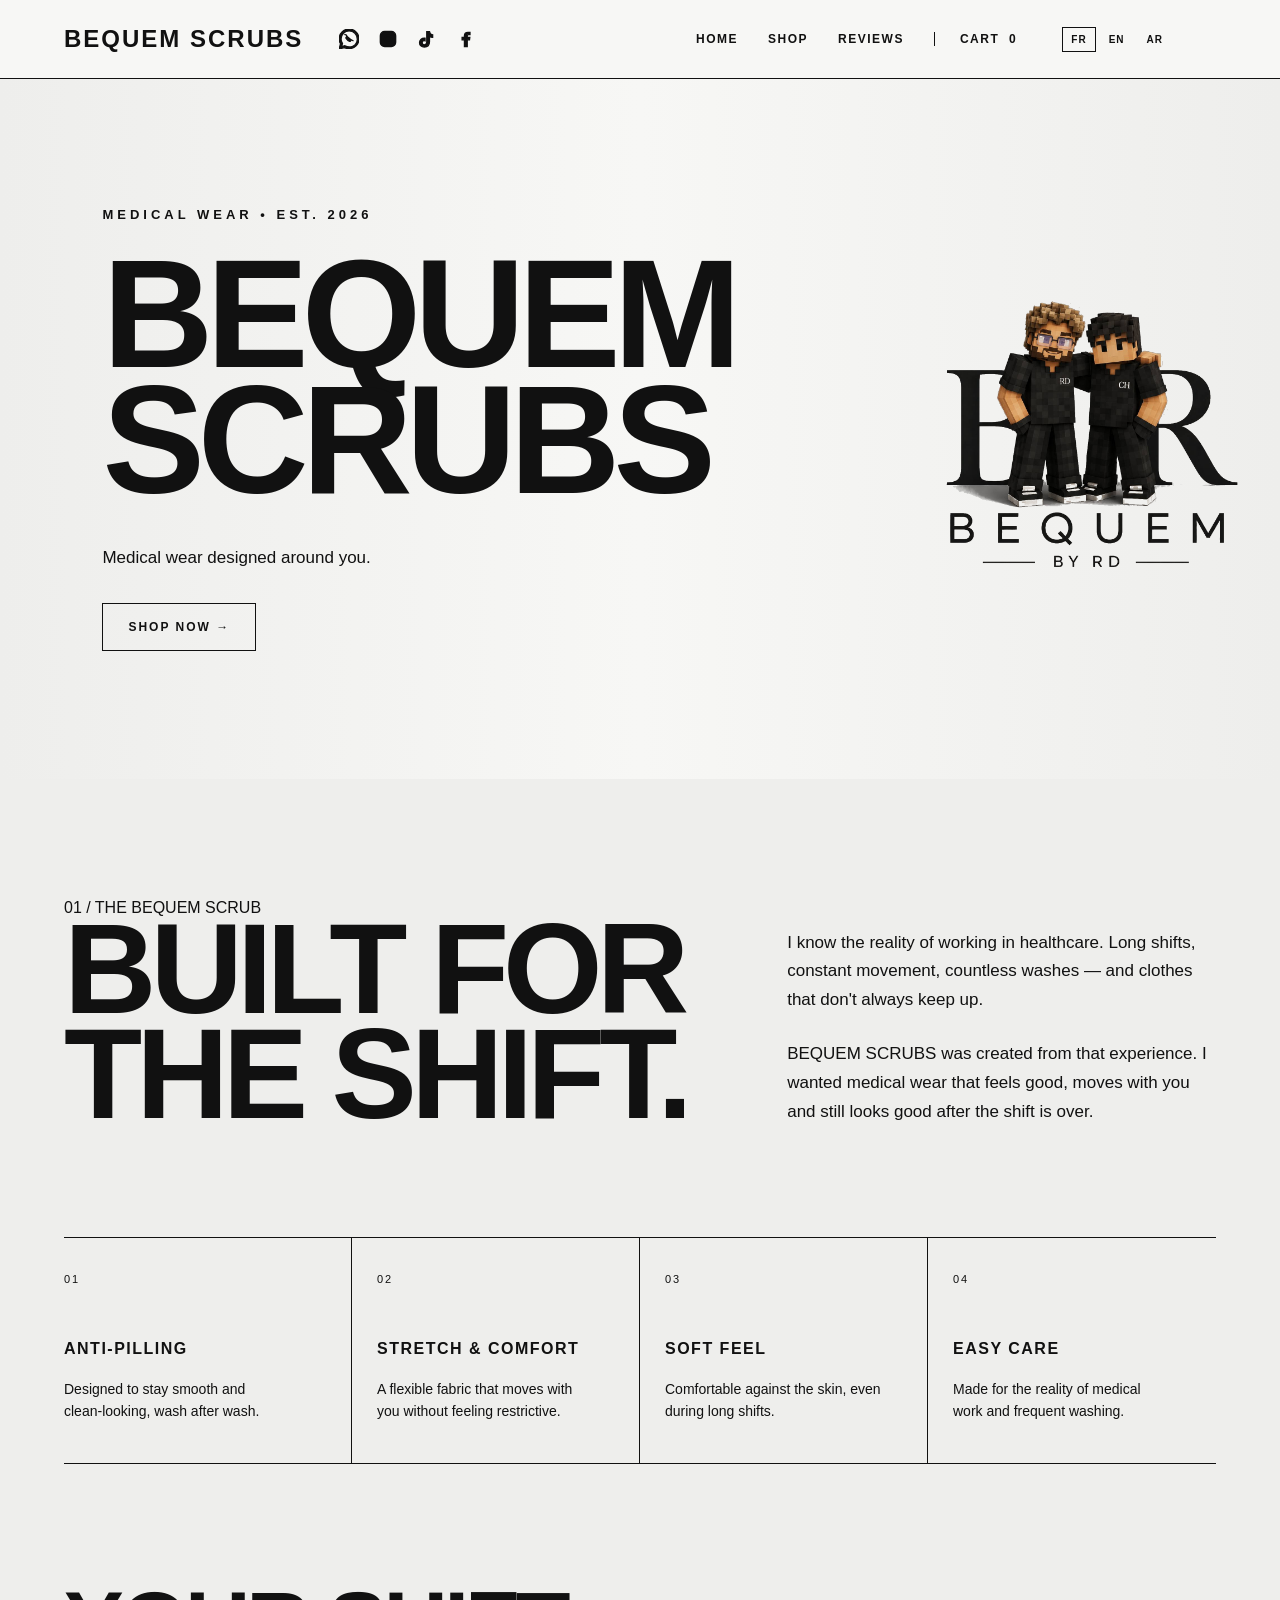
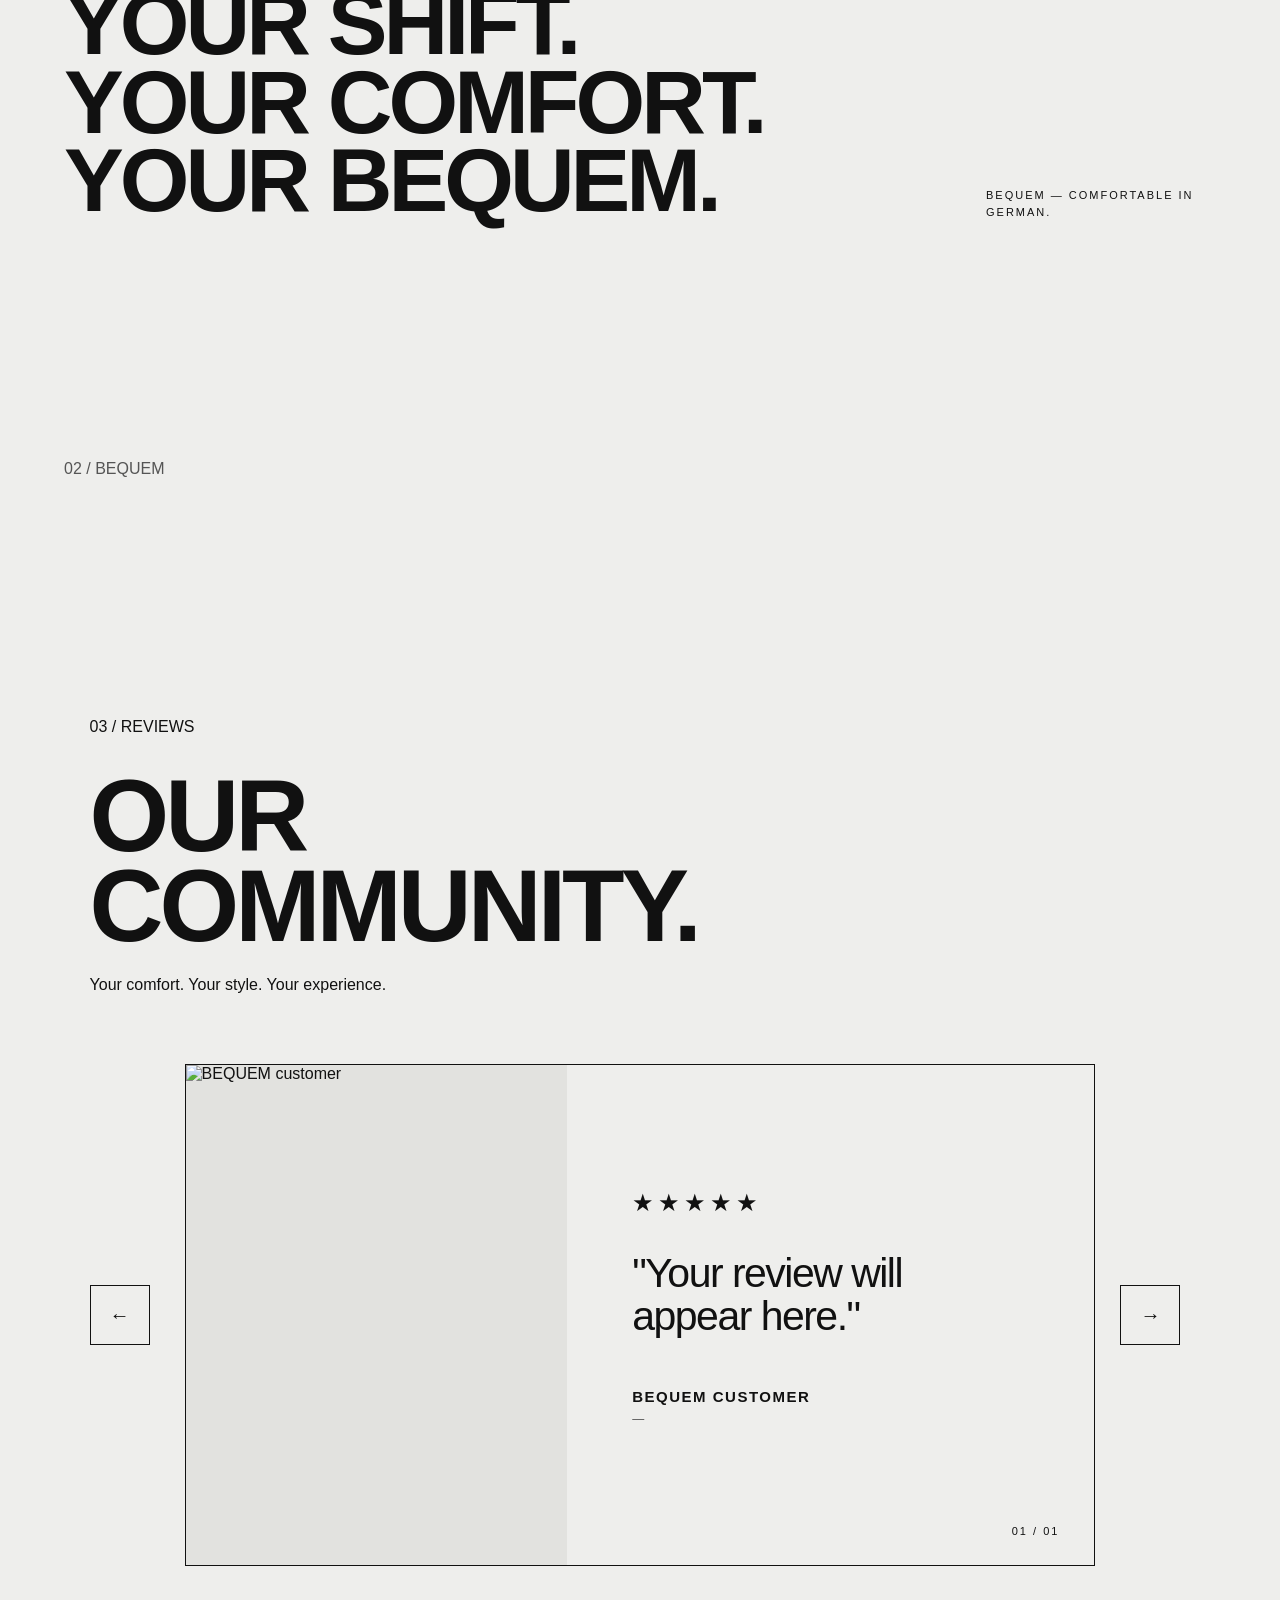
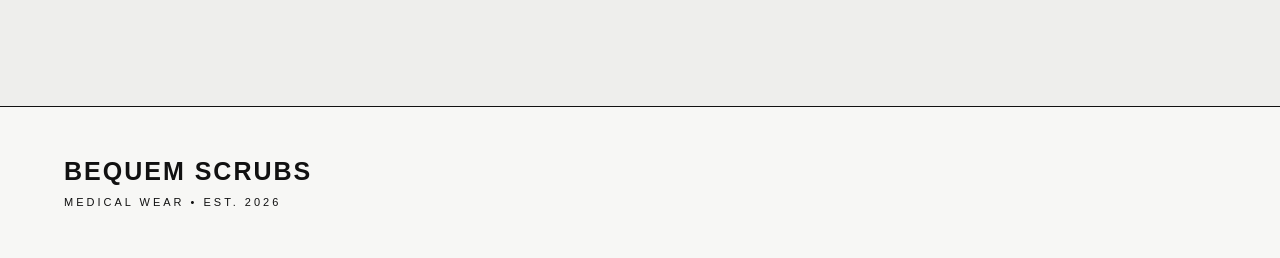
==== commit 5cc07be5: "Update index.html" ====
--- a/index.html
+++ b/index.html
@@ -3,7 +3,9 @@
 <head>
     <meta charset="UTF-8">
     <meta name="viewport" content="width=device-width, initial-scale=1.0">
+
     <title>BEQUEM SCRUBS</title>
+
     <link rel="stylesheet" href="style.css">
 </head>
 
@@ -13,7 +15,10 @@
 
     <div class="brand-area">
 
-        <a href="index.html" class="brand">BEQUEM SCRUBS</a>
+        <!-- NOM DE MARQUE : NE SERA JAMAIS TRADUIT -->
+        <a href="index.html" class="brand">
+            BEQUEM SCRUBS
+        </a>
 
         <div class="socials">
 
@@ -21,55 +26,117 @@
                target="_blank"
                class="social"
                aria-label="WhatsApp">
+
                 <svg viewBox="0 0 24 24">
                     <path d="M20.5 3.5A11.8 11.8 0 0 0 12.1 0C5.5 0 .2 5.3.2 11.9c0 2.1.6 4.1 1.6 5.8L.1 24l6.5-1.7c1.7.9 3.5 1.3 5.4 1.3h.1c6.6 0 11.9-5.3 11.9-11.9 0-3.2-1.3-6.1-3.5-8.2ZM12.1 21.5c-1.7 0-3.4-.5-4.8-1.3l-.3-.2-3.8 1 1-3.7-.2-.3c-1-1.5-1.5-3.3-1.5-5.1C2.5 6.6 6.8 2.3 12.1 2.3c2.6 0 5.1 1 7 2.9 1.9 1.9 2.9 4.3 2.9 7 0 5.3-4.3 9.6-9.9 9.6Zm5.3-7.2c-.3-.2-1.8-.9-2.1-1-.3-.1-.5-.2-.7.2-.2.3-.8 1-1 1.2-.2.2-.4.2-.7.1-2-.9-3.3-1.7-4.6-3.9-.4-.7.4-.7 1-2.2.1-.2 0-.4-.1-.6-.1-.2-.7-1.7-1-1-2.3-.3-.6-.5-.5-.7-.5h-.6c-.2 0-.6.1-.9.4-.3.3-1.1 1.1-1.1 2.6 0 1.5 1.1 2.9 1.3 3.1.2.2 2.2 3.4 5.4 4.7 2 .9 2.8 1 3.8.8.6-.1 1.8-.7 2-1.4.3-.7.3-1.3.2-1.4-.1-.1-.3-.2-.6-.3Z"/>
                 </svg>
+
             </a>
+
 
             <a href="https://www.instagram.com/bequem.world?igsh=dDY4cWtzZ3g2eHVt"
                target="_blank"
                class="social"
                aria-label="Instagram">
+
                 <svg viewBox="0 0 24 24" fill="none">
-                    <rect x="3" y="3" width="18" height="18" rx="5"
+                    <rect x="3" y="3"
+                          width="18"
+                          height="18"
+                          rx="5"
                           stroke="currentColor"
                           stroke-width="2"/>
-                    <circle cx="12" cy="12" r="4"
+
+                    <circle cx="12"
+                            cy="12"
+                            r="4"
                             stroke="currentColor"
                             stroke-width="2"/>
-                    <circle cx="17.5" cy="6.5" r="1.2"
+
+                    <circle cx="17.5"
+                            cy="6.5"
+                            r="1.2"
                             fill="currentColor"/>
                 </svg>
+
             </a>
+
 
             <a href="https://www.tiktok.com/"
                target="_blank"
                class="social"
                aria-label="TikTok">
+
                 <svg viewBox="0 0 24 24">
                     <path d="M15 3c.3 2.2 1.5 3.7 3.8 4v3.1c-1.3 0-2.6-.4-3.8-1.1v6.4c0 4-2.7 6.3-6.2 6.3C5.4 21.7 3 19.6 3 16.4c0-3.1 2.5-5.5 5.8-5.5.3 0 .6 0 .9.1v3.2c-.3-.1-.6-.2-.9-.2-1.4 0-2.6 1-2.6 2.4 0 1.5 1.1 2.5 2.6 2.5 1.6 0 2.9-1 2.9-3.3V3H15Z"/>
                 </svg>
+
             </a>
+
 
             <a href="https://www.facebook.com/"
                target="_blank"
                class="social"
                aria-label="Facebook">
+
                 <svg viewBox="0 0 24 24">
                     <path d="M13.5 21v-8h2.7l.4-3h-3.1V8.1c0-.9.3-1.5 1.6-1.5h1.7V4c-.3 0-1.4-.1-2.5-.1-2.5 0-4.2 1.5-4.2 4.3V10H7.3v3h2.8v8h3.4Z"/>
                 </svg>
+
             </a>
 
         </div>
+
     </div>
 
+
     <nav class="menu">
-        <a href="index.html">HOME</a>
-        <a href="shop.html">SHOP</a>
-        <a href="reviews.html">REVIEWS</a>
-        <a href="cart.html" class="cart">
-            CART <span id="cartCount">0</span>
+
+        <a href="index.html"
+           data-i18n="nav-home">
+            HOME
         </a>
+
+        <a href="shop.html"
+           data-i18n="nav-shop">
+            SHOP
+        </a>
+
+        <a href="reviews.html"
+           data-i18n="nav-reviews">
+            REVIEWS
+        </a>
+
+        <a href="cart.html"
+           class="cart"
+           data-i18n="nav-cart">
+            CART
+            <span id="cartCount">0</span>
+        </a>
+
+        <!-- LANGUAGE -->
+        <div class="language-switcher">
+
+            <button
+                class="lang-btn active"
+                data-lang="fr">
+                FR
+            </button>
+
+            <button
+                class="lang-btn"
+                data-lang="en">
+                EN
+            </button>
+
+            <button
+                class="lang-btn"
+                data-lang="ar">
+                AR
+            </button>
+
+        </div>
+
     </nav>
 
 </header>
@@ -83,35 +150,44 @@
 
         <div class="hero-text">
 
-            <p class="small-title">
+            <p class="small-title"
+               data-i18n="hero-small">
                 MEDICAL WEAR • EST. 2026
             </p>
+
+
+            <!-- MARQUE : NE PAS TRADUIRE -->
 
             <h1>
                 BEQUEM<br>
                 SCRUBS
             </h1>
 
-            <p class="description">
+
+            <p class="description"
+               data-i18n="hero-description">
                 Medical wear designed around you.
             </p>
 
-            <a href="shop.html" class="shop-button">
+
+            <a href="shop.html"
+               class="shop-button"
+               data-i18n="hero-button">
                 SHOP NOW →
             </a>
 
         </div>
 
 
-        <!-- LOGO / PERSONNAGES -->
-
-        <div class="hero-logo-scene" aria-hidden="true">
+        <!-- LOGO : NE PAS TRADUIRE -->
+
+        <div class="hero-logo-scene"
+             aria-hidden="true">
 
             <img
                 src="./BEQUEM-LOGO-transparent.png"
                 alt=""
-                class="hero-logo-image"
-            >
+                class="hero-logo-image">
 
         </div>
 
@@ -126,22 +202,25 @@
             01 / THE BEQUEM SCRUB
         </div>
 
+
         <div class="story-header">
 
-            <h2>
+            <h2 data-i18n="story-title">
                 BUILT FOR<br>
                 THE SHIFT.
             </h2>
 
+
             <div class="story-intro">
 
-                <p>
+                <p data-i18n="story-p1">
                     I know the reality of working in healthcare.
                     Long shifts, constant movement, countless washes —
                     and clothes that don't always keep up.
                 </p>
 
-                <p>
+
+                <p data-i18n="story-p2">
                     BEQUEM SCRUBS was created from that experience.
                     I wanted medical wear that feels good, moves with you
                     and still looks good after the shift is over.
@@ -155,39 +234,66 @@
         <div class="bequem-qualities">
 
             <div class="quality">
+
                 <span>01</span>
-                <h3>ANTI-PILLING</h3>
-                <p>
+
+                <h3 data-i18n="quality-1-title">
+                    ANTI-PILLING
+                </h3>
+
+                <p data-i18n="quality-1-text">
                     Designed to stay smooth and clean-looking,
                     wash after wash.
                 </p>
+
             </div>
 
+
             <div class="quality">
+
                 <span>02</span>
-                <h3>STRETCH &amp; COMFORT</h3>
-                <p>
+
+                <h3 data-i18n="quality-2-title">
+                    STRETCH &amp; COMFORT
+                </h3>
+
+                <p data-i18n="quality-2-text">
                     A flexible fabric that moves with you
                     without feeling restrictive.
                 </p>
+
             </div>
 
+
             <div class="quality">
+
                 <span>03</span>
-                <h3>SOFT FEEL</h3>
-                <p>
+
+                <h3 data-i18n="quality-3-title">
+                    SOFT FEEL
+                </h3>
+
+                <p data-i18n="quality-3-text">
                     Comfortable against the skin,
                     even during long shifts.
                 </p>
+
             </div>
 
+
             <div class="quality">
+
                 <span>04</span>
-                <h3>EASY CARE</h3>
-                <p>
+
+                <h3 data-i18n="quality-4-title">
+                    EASY CARE
+                </h3>
+
+                <p data-i18n="quality-4-text">
                     Made for the reality of medical work
                     and frequent washing.
                 </p>
+
             </div>
 
         </div>
@@ -195,13 +301,13 @@
 
         <div class="bequem-statement">
 
-            <p>
+            <p data-i18n="statement">
                 YOUR SHIFT.<br>
                 YOUR COMFORT.<br>
                 YOUR BEQUEM.
             </p>
 
-            <span>
+            <span data-i18n="statement-small">
                 BEQUEM — COMFORTABLE IN GERMAN.
             </span>
 
@@ -214,26 +320,32 @@
 
     <section class="complete">
 
-        <div class="section-number"></div>
+        <div class="section-number">
+            02 / BEQUEM
+        </div>
 
     </section>
 
 
     <!-- ================= REVIEWS ================= -->
 
-    <section class="reviews" id="reviews">
+    <section class="reviews"
+             id="reviews">
 
         <div class="section-number">
-            02 / REVIEWS
-        </div>
-
-        <h2>
+            03 / REVIEWS
+        </div>
+
+
+        <h2 data-i18n="reviews-title">
             OUR<br>
             COMMUNITY.
         </h2>
 
-        <p class="reviews-intro">
-            Votre confort. Votre style. Votre expérience.
+
+        <p class="reviews-intro"
+           data-i18n="reviews-intro">
+            Your comfort. Your style. Your experience.
         </p>
 
 
@@ -246,13 +358,11 @@
             </button>
 
 
-            <article
-                class="home-review-card"
-                id="homeReviewCard">
-
-                <div
-                    class="home-review-photo"
-                    id="homeReviewPhoto">
+            <article class="home-review-card"
+                     id="homeReviewCard">
+
+                <div class="home-review-photo"
+                     id="homeReviewPhoto">
 
                     <img
                         id="homeReviewImage"
@@ -264,9 +374,8 @@
 
                 <div class="home-review-content">
 
-                    <div
-                        class="home-review-stars"
-                        id="homeReviewStars">
+                    <div class="home-review-stars"
+                         id="homeReviewStars">
                         ★★★★★
                     </div>
 
@@ -325,6 +434,8 @@
 
 <footer>
 
+    <!-- MARQUE : NE PAS TRADUIRE -->
+
     <h2>
         BEQUEM SCRUBS
     </h2>
@@ -340,11 +451,13 @@
 
 <script>
 
-const cartCount = document.getElementById("cartCount");
-
-const cart = JSON.parse(
-    localStorage.getItem("bequemCart") || "[]"
-);
+const cartCount =
+    document.getElementById("cartCount");
+
+const cart =
+    JSON.parse(
+        localStorage.getItem("bequemCart") || "[]"
+    );
 
 if (cartCount) {
     cartCount.textContent = cart.length;
@@ -353,7 +466,7 @@
 </script>
 
 
-<!-- ================= SUPABASE REVIEWS ================= -->
+<!-- ================= REVIEWS ================= -->
 
 <script>
 
@@ -363,9 +476,7 @@
 const SUPABASE_KEY =
     "sb_publishable_-efPH13YWeBGHCuid9sYWw_Nm_vaaz9";
 
-
 let homeReviews = [];
-
 let homeReviewIndex = 0;
 
 
@@ -385,16 +496,11 @@
                 method: "GET",
 
                 headers: {
-
                     "apikey": SUPABASE_KEY,
-
                     "Authorization":
                         "Bearer " + SUPABASE_KEY
-
                 }
-
             }
-
         );
 
 
@@ -406,17 +512,11 @@
             );
 
             return;
-
         }
 
 
-        const data = await response.json();
-
-
-        console.log(
-            "HOME REVIEWS FROM SUPABASE:",
-            data
-        );
+        const data =
+            await response.json();
 
 
         homeReviews =
@@ -439,7 +539,6 @@
         );
 
     }
-
 }
 
 
@@ -496,13 +595,7 @@
         !current ||
         !total
     ) {
-
-        console.error(
-            "HOME REVIEW HTML ELEMENTS ARE MISSING."
-        );
-
         return;
-
     }
 
 
@@ -525,7 +618,6 @@
         total.textContent = "01";
 
         return;
-
     }
 
 
@@ -533,9 +625,7 @@
         homeReviewIndex >=
         homeReviews.length
     ) {
-
         homeReviewIndex = 0;
-
     }
 
 
@@ -622,7 +712,7 @@
 
                     if (
                         Array.isArray(parsed) &&
-                        parsed.length > 0
+                        parsed.length
                     ) {
 
                         photoUrl =
@@ -630,12 +720,9 @@
 
                     }
 
-                }
-
-                else {
-
-                    photoUrl =
-                        value;
+                } else {
+
+                    photoUrl = value;
 
                 }
 
@@ -659,19 +746,21 @@
 
         image.src = photoUrl;
 
-        image.style.display = "block";
-
-        photo.style.display = "block";
-
-    }
-
-    else {
+        image.style.display =
+            "block";
+
+        photo.style.display =
+            "block";
+
+    } else {
 
         image.removeAttribute("src");
 
-        image.style.display = "none";
-
-        photo.style.display = "none";
+        image.style.display =
+            "none";
+
+        photo.style.display =
+            "none";
 
     }
 
@@ -749,5 +838,10 @@
 
 </script>
 
+
+<!-- ================= TRANSLATIONS ================= -->
+
+<script src="translations.js"></script>
+
 </body>
 </html>
--- a/style.css
+++ b/style.css
@@ -128,10 +128,15 @@
             #f7f7f5 50%,
             #eeeeec 100%
         );
+
+    position: relative;
+    overflow: hidden;
 }
 
 .hero-text {
     max-width: 700px;
+    position: relative;
+    z-index: 3;
 }
 
 .small-title {
@@ -180,6 +185,32 @@
 .shop-button:hover {
     background: #111;
     color: white;
+}
+
+/* ================= BEQUEM LOGO ================= */
+
+.hero-logo-scene {
+    position: absolute;
+
+    right: 20px;
+    top: 50%;
+
+    width: 350px;
+
+    transform: translateY(-50%);
+
+    z-index: 2;
+
+    pointer-events: none;
+}
+
+.hero-logo-image {
+    width: 100%;
+    height: auto;
+
+    display: block;
+
+    object-fit: contain;
 }
 
 /* ================= THE BEQUEM SCRUB ================= */
@@ -371,13 +402,9 @@
     min-height: 800px;
 }
 
-/* NUMBER */
-
 .reviews .section-number {
     color: #111111;
 }
-
-/* TITLE */
 
 .reviews h2 {
     color: #111111;
@@ -388,8 +415,6 @@
 
     margin: 35px 0 25px;
 }
-
-/* INTRO */
 
 .reviews-intro {
     color: #111111;
@@ -614,13 +639,12 @@
         gap: 12px;
     }
 
-    .menu {
-        width: 100%;
-
-        justify-content: space-between;
-
-        gap: 10px;
-    }
+  .menu {
+    width: 100%;
+    justify-content: flex-start;
+    gap: 30px;
+    padding-left: 40px;
+}
 
     .menu a {
         font-size: 10px;
@@ -630,17 +654,43 @@
         padding-left: 10px;
     }
 
+    /* ================= MOBILE HERO ================= */
+
     .hero {
         min-height: 600px;
 
         padding: 70px 25px;
     }
 
+    .hero-text {
+        max-width: 100%;
+    }
+
     .hero h1 {
         font-size: 70px;
 
         letter-spacing: -4px;
     }
+
+    .hero-logo-scene {
+        width: 170px;
+
+        right: 5px;
+
+        top: auto;
+        bottom: 45px;
+
+        transform: none;
+
+        z-index: 2;
+    }
+
+    .hero-logo-image {
+        width: 100%;
+        height: auto;
+    }
+
+    /* ================= STORY ================= */
 
     .bequem-story {
         padding: 80px 20px;
@@ -691,6 +741,8 @@
         max-width: 100%;
     }
 
+    /* ================= STATEMENT ================= */
+
     .bequem-statement {
         margin-top: 80px;
 
@@ -707,6 +759,8 @@
         letter-spacing: -3px;
     }
 
+    /* ================= COMPLETE ================= */
+
     .complete {
         padding: 80px 20px;
 
@@ -722,6 +776,8 @@
 
         font-size: 20px;
     }
+
+    /* ================= REVIEWS ================= */
 
     .reviews {
         padding: 80px 5vw 100px;
@@ -796,104 +852,122 @@
         background: #eeeeec !important;
     }
 }
+
 /* Décaler le menu du haut vers la gauche */
+
 nav {
     position: relative;
     left: -44px;
 }
-
-/* ================= BEQUEM LOGO ================= */
-
-.hero {
-    position: relative;
-    overflow: hidden;
-}
-
-.hero-logo-scene {
-    position: absolute !important;
-    width: 350px !important;
-
-    right: 20px !important;
-    top: 50% !important;
-
-    transform: translateY(-50%) !important;
-
-    z-index: 2;
-    pointer-events: none;
-}
-
-.hero-logo-image {
-    display: block;
-    width: 100% !important;
-    height: auto !important;
-
-    object-fit: contain;
-
-    mix-blend-mode: normal;
-}
-
-/* ================= MOBILE ================= */
+/* =========================================================
+   LANGUAGE SWITCHER
+   ========================================================= */
+
+.language-switcher {
+    display: flex;
+    align-items: center;
+    gap: 4px;
+    margin-left: 15px;
+}
+
+.lang-btn {
+    background: transparent;
+
+    border: 1px solid transparent;
+
+    color: #111;
+
+    padding: 6px 8px;
+
+    font-family: inherit;
+
+    font-size: 10px;
+
+    font-weight: 600;
+
+    letter-spacing: 1px;
+
+    cursor: pointer;
+
+    transition:
+        opacity 0.2s ease,
+        border-color 0.2s ease;
+}
+
+.lang-btn:hover {
+    opacity: 0.5;
+}
+
+.lang-btn.active {
+    border-color: #111;
+}
+
+
+/* =========================================================
+   ARABIC
+   ========================================================= */
+
+html[dir="rtl"] {
+    direction: rtl;
+}
+
+html[dir="rtl"] body {
+    direction: rtl;
+}
+
+html[dir="rtl"] .hero-text {
+    text-align: right;
+}
+
+html[dir="rtl"] .story-intro {
+    text-align: right;
+}
+
+html[dir="rtl"] .quality {
+    text-align: right;
+}
+
+html[dir="rtl"] .bequem-statement {
+    text-align: right;
+}
+
+html[dir="rtl"] .brand-area {
+    direction: ltr;
+}
+
+html[dir="rtl"] .language-switcher {
+    direction: ltr;
+}
+
+html[dir="rtl"] .hero-logo-scene {
+    direction: ltr;
+}
+
+html[dir="rtl"] .home-review-card {
+    direction: rtl;
+}
+
+html[dir="rtl"] .home-review-author {
+    text-align: right;
+}
+
+
+/* =========================================================
+   MOBILE LANGUAGE BUTTON
+   ========================================================= */
 
 @media (max-width: 800px) {
 
-    .hero-logo-scene {
-        width: 160px !important;
-
-        right: -5px !important;
-        bottom: 10px !important;
-
-        top: auto !important;
-        transform: none !important;
-
-        z-index: 1;
-        pointer-events: none;
-    }
-
-    .hero-logo-image {
-        width: 100% !important;
-        height: auto !important;
-    }
-}
-/* ================= BEQUEM LOGO ================= */
-
-.hero {
-    position: relative;
-    overflow: hidden;
-}
-
-.hero-logo-scene {
-    position: absolute !important;
-    width: 350px !important;
-    right: 20px !important;
-    top: 50% !important;
-    transform: translateY(-50%) !important;
-    z-index: 2 !important;
-    pointer-events: none;
-}
-
-.hero-logo-image {
-    display: block !important;
-    width: 100% !important;
-    height: auto !important;
-    object-fit: contain;
-}
-
-/* ================= MOBILE ================= */
-
-@media (max-width: 800px) {
-
-    .hero-logo-scene {
-        width: 190px !important;
-        right: 5px !important;
-        top: auto !important;
-        bottom: 60px !important;
-        transform: none !important;
-        z-index: 2 !important;
-    }
-
-    .hero-logo-image {
-        display: block !important;
-        width: 100% !important;
-        height: auto !important;
-    }
-}
+    .language-switcher {
+        margin-left: 0;
+
+        gap: 2px;
+    }
+
+    .lang-btn {
+        padding: 5px 7px;
+
+        font-size: 9px;
+    }
+
+}
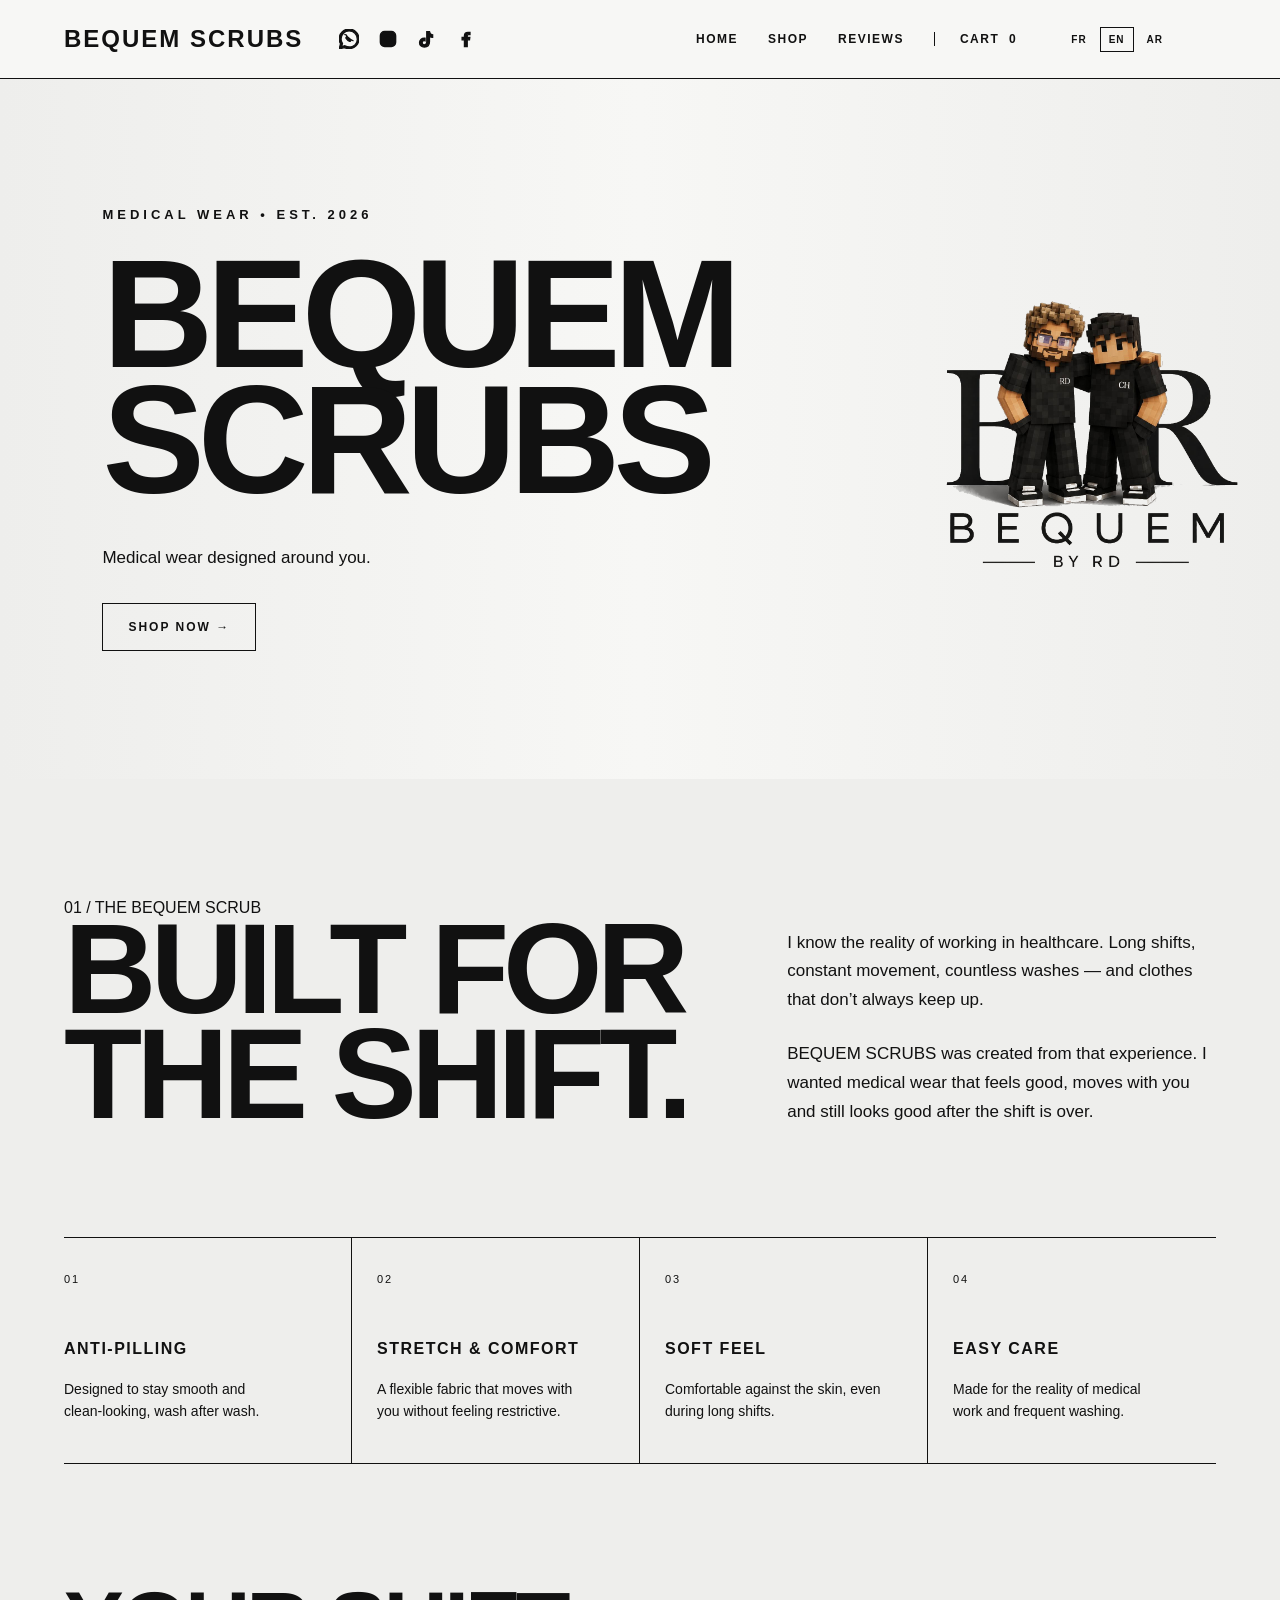
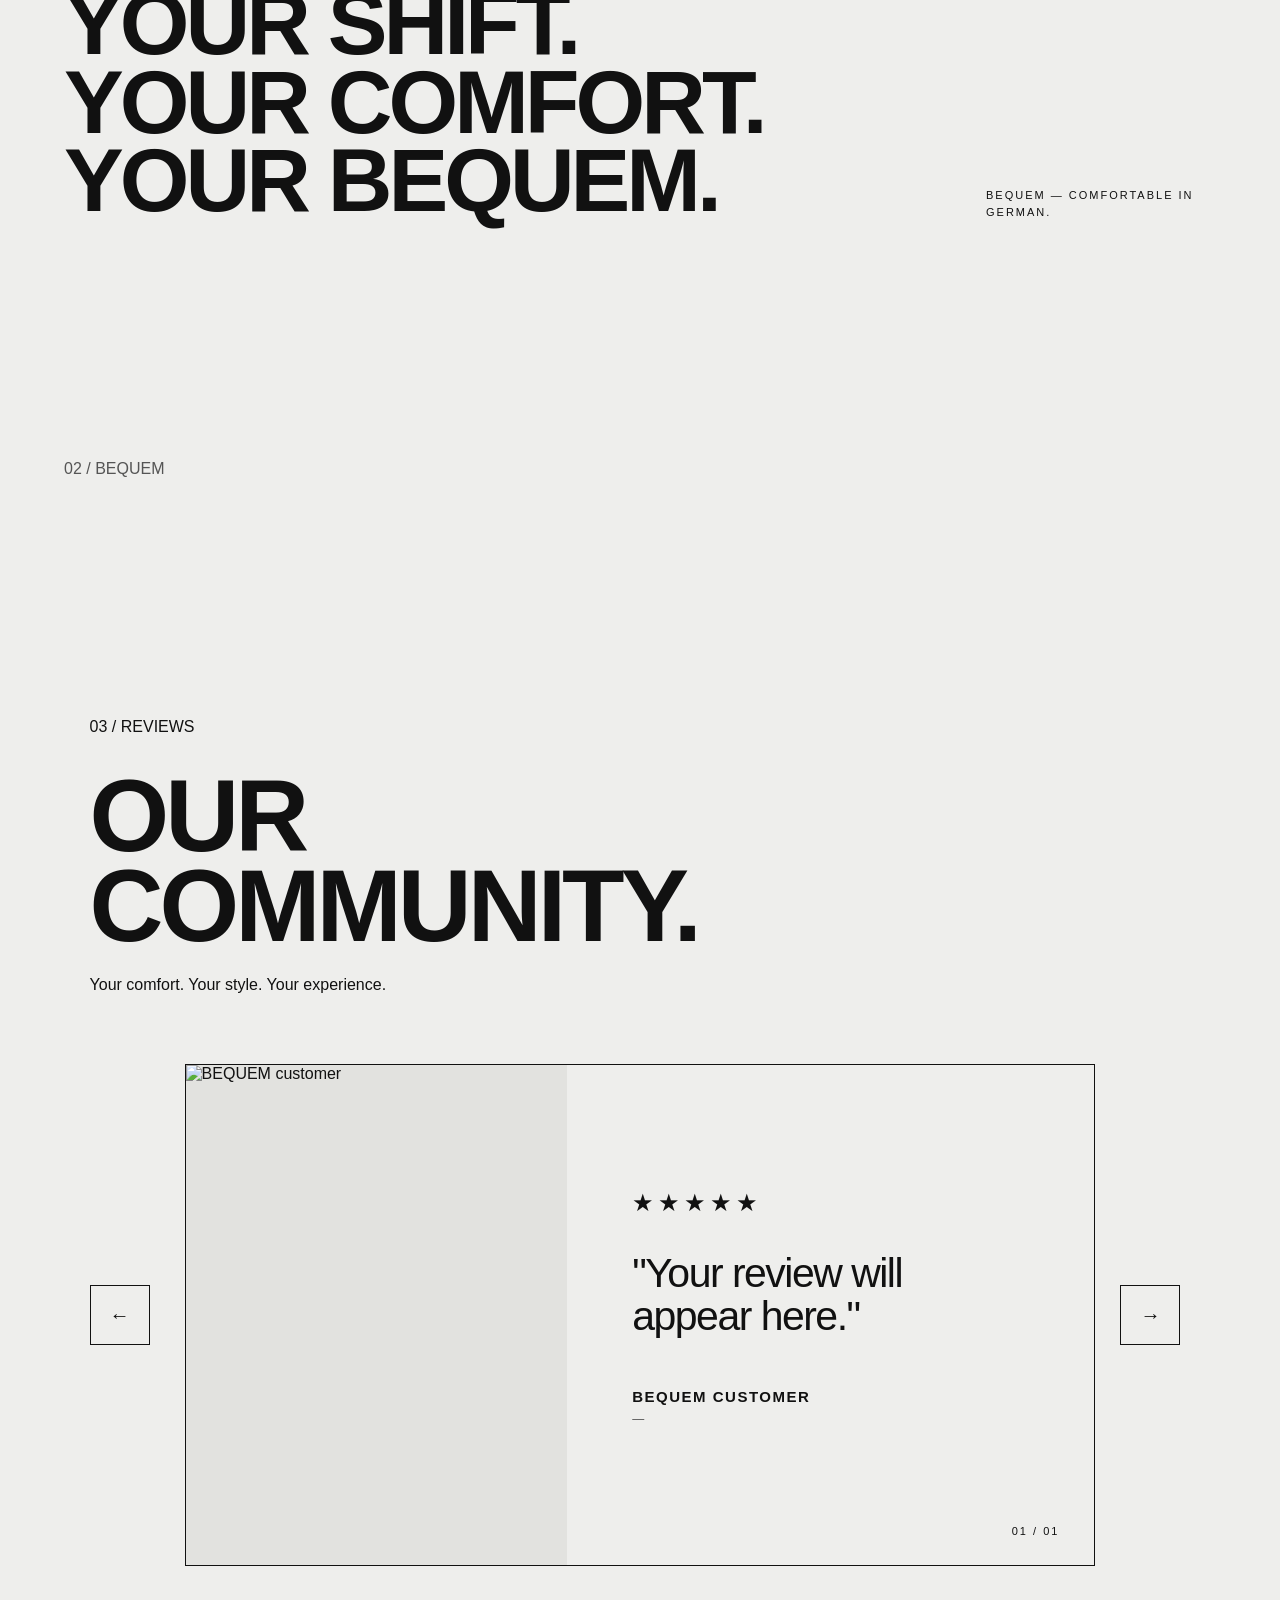
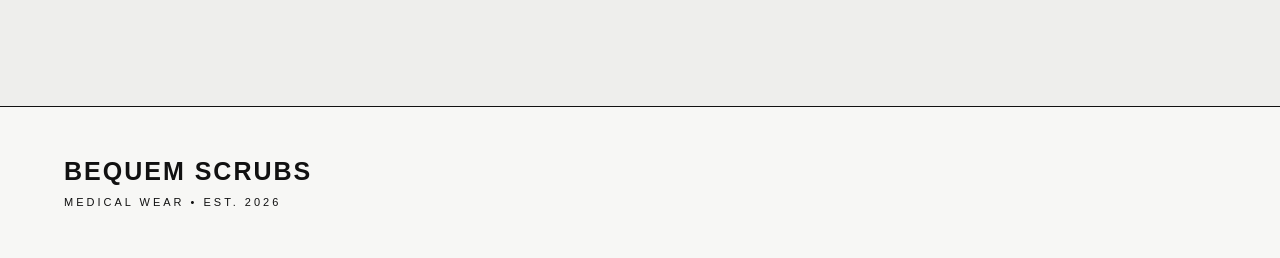
==== commit 84776f92: "Add files via upload" ====
--- a/index.html
+++ b/index.html
@@ -107,10 +107,8 @@
             REVIEWS
         </a>
 
-        <a href="cart.html"
-           class="cart"
-           data-i18n="nav-cart">
-            CART
+        <a href="cart.html" class="cart">
+            <span data-i18n="nav-cart">CART</span>
             <span id="cartCount">0</span>
         </a>
 
@@ -119,19 +117,19 @@
 
             <button
                 class="lang-btn active"
-                data-lang="fr">
+                data-language="fr">
                 FR
             </button>
 
             <button
                 class="lang-btn"
-                data-lang="en">
+                data-language="en">
                 EN
             </button>
 
             <button
                 class="lang-btn"
-                data-lang="ar">
+                data-language="ar">
                 AR
             </button>
 
@@ -198,9 +196,7 @@
 
     <section class="bequem-story">
 
-        <div class="section-number">
-            01 / THE BEQUEM SCRUB
-        </div>
+        <div class="section-number" data-i18n="story-number">01 / THE BEQUEM SCRUB</div>
 
 
         <div class="story-header">
@@ -320,9 +316,7 @@
 
     <section class="complete">
 
-        <div class="section-number">
-            02 / BEQUEM
-        </div>
+        <div class="section-number" data-i18n="complete-number">02 / BEQUEM</div>
 
     </section>
 
@@ -332,9 +326,7 @@
     <section class="reviews"
              id="reviews">
 
-        <div class="section-number">
-            03 / REVIEWS
-        </div>
+        <div class="section-number" data-i18n="reviews-number">03 / REVIEWS</div>
 
 
         <h2 data-i18n="reviews-title">
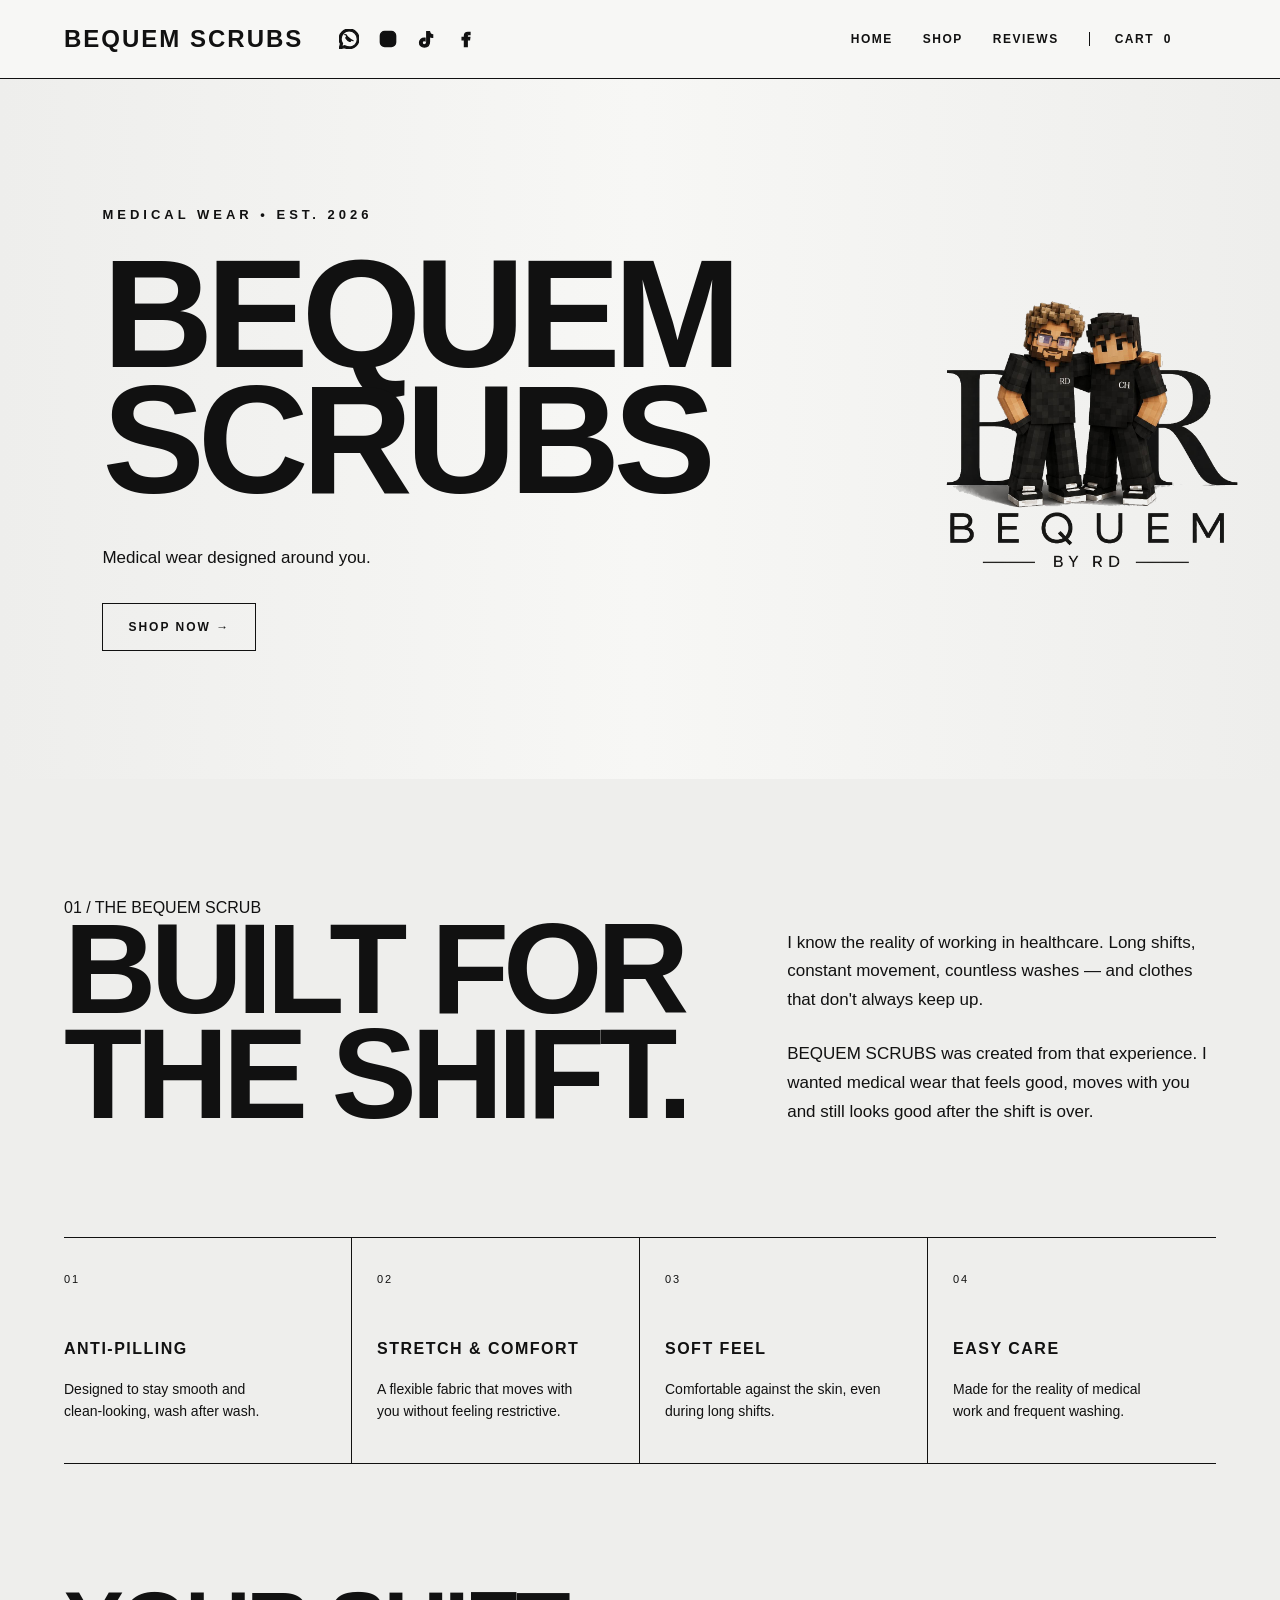
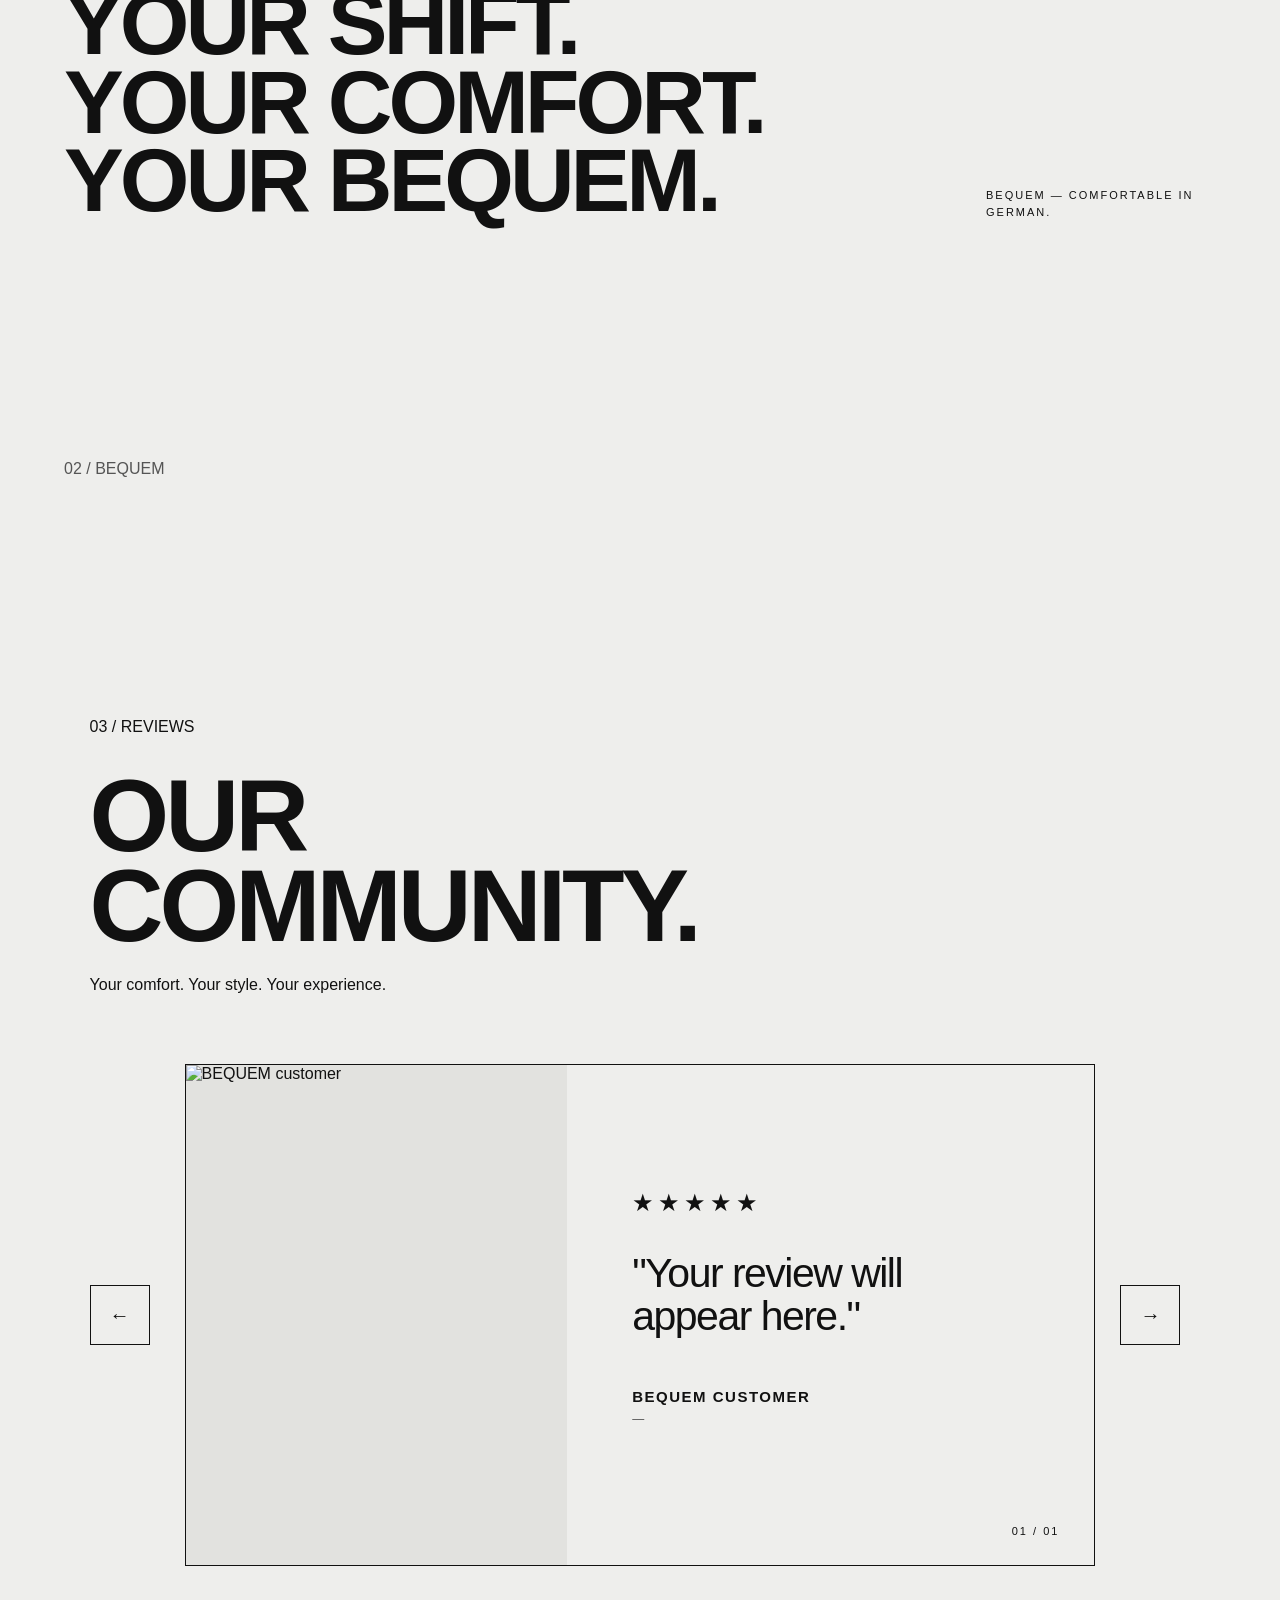
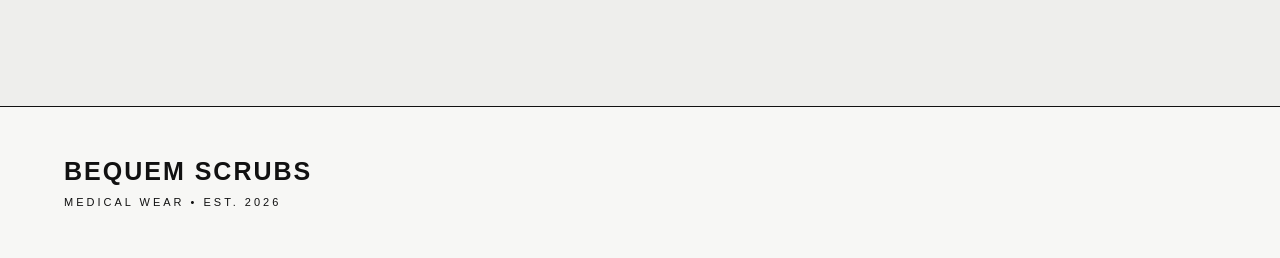
==== commit bab7fe97: "Add files via upload" ====
--- a/index.html
+++ b/index.html
@@ -92,49 +92,23 @@
 
     <nav class="menu">
 
-        <a href="index.html"
-           data-i18n="nav-home">
+        <a href="index.html">
             HOME
         </a>
 
-        <a href="shop.html"
-           data-i18n="nav-shop">
+        <a href="shop.html">
             SHOP
         </a>
 
-        <a href="reviews.html"
-           data-i18n="nav-reviews">
+        <a href="reviews.html">
             REVIEWS
         </a>
 
         <a href="cart.html" class="cart">
-            <span data-i18n="nav-cart">CART</span>
+            <span>CART</span>
             <span id="cartCount">0</span>
         </a>
 
-        <!-- LANGUAGE -->
-        <div class="language-switcher">
-
-            <button
-                class="lang-btn active"
-                data-language="fr">
-                FR
-            </button>
-
-            <button
-                class="lang-btn"
-                data-language="en">
-                EN
-            </button>
-
-            <button
-                class="lang-btn"
-                data-language="ar">
-                AR
-            </button>
-
-        </div>
-
     </nav>
 
 </header>
@@ -148,8 +122,7 @@
 
         <div class="hero-text">
 
-            <p class="small-title"
-               data-i18n="hero-small">
+            <p class="small-title">
                 MEDICAL WEAR • EST. 2026
             </p>
 
@@ -162,15 +135,13 @@
             </h1>
 
 
-            <p class="description"
-               data-i18n="hero-description">
+            <p class="description">
                 Medical wear designed around you.
             </p>
 
 
             <a href="shop.html"
-               class="shop-button"
-               data-i18n="hero-button">
+               class="shop-button">
                 SHOP NOW →
             </a>
 
@@ -196,12 +167,12 @@
 
     <section class="bequem-story">
 
-        <div class="section-number" data-i18n="story-number">01 / THE BEQUEM SCRUB</div>
+        <div class="section-number">01 / THE BEQUEM SCRUB</div>
 
 
         <div class="story-header">
 
-            <h2 data-i18n="story-title">
+            <h2>
                 BUILT FOR<br>
                 THE SHIFT.
             </h2>
@@ -209,14 +180,14 @@
 
             <div class="story-intro">
 
-                <p data-i18n="story-p1">
+                <p>
                     I know the reality of working in healthcare.
                     Long shifts, constant movement, countless washes —
                     and clothes that don't always keep up.
                 </p>
 
 
-                <p data-i18n="story-p2">
+                <p>
                     BEQUEM SCRUBS was created from that experience.
                     I wanted medical wear that feels good, moves with you
                     and still looks good after the shift is over.
@@ -233,11 +204,11 @@
 
                 <span>01</span>
 
-                <h3 data-i18n="quality-1-title">
+                <h3>
                     ANTI-PILLING
                 </h3>
 
-                <p data-i18n="quality-1-text">
+                <p>
                     Designed to stay smooth and clean-looking,
                     wash after wash.
                 </p>
@@ -249,11 +220,11 @@
 
                 <span>02</span>
 
-                <h3 data-i18n="quality-2-title">
+                <h3>
                     STRETCH &amp; COMFORT
                 </h3>
 
-                <p data-i18n="quality-2-text">
+                <p>
                     A flexible fabric that moves with you
                     without feeling restrictive.
                 </p>
@@ -265,11 +236,11 @@
 
                 <span>03</span>
 
-                <h3 data-i18n="quality-3-title">
+                <h3>
                     SOFT FEEL
                 </h3>
 
-                <p data-i18n="quality-3-text">
+                <p>
                     Comfortable against the skin,
                     even during long shifts.
                 </p>
@@ -281,11 +252,11 @@
 
                 <span>04</span>
 
-                <h3 data-i18n="quality-4-title">
+                <h3>
                     EASY CARE
                 </h3>
 
-                <p data-i18n="quality-4-text">
+                <p>
                     Made for the reality of medical work
                     and frequent washing.
                 </p>
@@ -297,13 +268,13 @@
 
         <div class="bequem-statement">
 
-            <p data-i18n="statement">
+            <p>
                 YOUR SHIFT.<br>
                 YOUR COMFORT.<br>
                 YOUR BEQUEM.
             </p>
 
-            <span data-i18n="statement-small">
+            <span>
                 BEQUEM — COMFORTABLE IN GERMAN.
             </span>
 
@@ -316,7 +287,7 @@
 
     <section class="complete">
 
-        <div class="section-number" data-i18n="complete-number">02 / BEQUEM</div>
+        <div class="section-number">02 / BEQUEM</div>
 
     </section>
 
@@ -326,17 +297,16 @@
     <section class="reviews"
              id="reviews">
 
-        <div class="section-number" data-i18n="reviews-number">03 / REVIEWS</div>
-
-
-        <h2 data-i18n="reviews-title">
+        <div class="section-number">03 / REVIEWS</div>
+
+
+        <h2>
             OUR<br>
             COMMUNITY.
         </h2>
 
 
-        <p class="reviews-intro"
-           data-i18n="reviews-intro">
+        <p class="reviews-intro">
             Your comfort. Your style. Your experience.
         </p>
 
@@ -830,10 +800,5 @@
 
 </script>
 
-
-<!-- ================= TRANSLATIONS ================= -->
-
-<script src="translations.js"></script>
-
 </body>
 </html>
--- a/style.css
+++ b/style.css
@@ -859,115 +859,3 @@
     position: relative;
     left: -44px;
 }
-/* =========================================================
-   LANGUAGE SWITCHER
-   ========================================================= */
-
-.language-switcher {
-    display: flex;
-    align-items: center;
-    gap: 4px;
-    margin-left: 15px;
-}
-
-.lang-btn {
-    background: transparent;
-
-    border: 1px solid transparent;
-
-    color: #111;
-
-    padding: 6px 8px;
-
-    font-family: inherit;
-
-    font-size: 10px;
-
-    font-weight: 600;
-
-    letter-spacing: 1px;
-
-    cursor: pointer;
-
-    transition:
-        opacity 0.2s ease,
-        border-color 0.2s ease;
-}
-
-.lang-btn:hover {
-    opacity: 0.5;
-}
-
-.lang-btn.active {
-    border-color: #111;
-}
-
-
-/* =========================================================
-   ARABIC
-   ========================================================= */
-
-html[dir="rtl"] {
-    direction: rtl;
-}
-
-html[dir="rtl"] body {
-    direction: rtl;
-}
-
-html[dir="rtl"] .hero-text {
-    text-align: right;
-}
-
-html[dir="rtl"] .story-intro {
-    text-align: right;
-}
-
-html[dir="rtl"] .quality {
-    text-align: right;
-}
-
-html[dir="rtl"] .bequem-statement {
-    text-align: right;
-}
-
-html[dir="rtl"] .brand-area {
-    direction: ltr;
-}
-
-html[dir="rtl"] .language-switcher {
-    direction: ltr;
-}
-
-html[dir="rtl"] .hero-logo-scene {
-    direction: ltr;
-}
-
-html[dir="rtl"] .home-review-card {
-    direction: rtl;
-}
-
-html[dir="rtl"] .home-review-author {
-    text-align: right;
-}
-
-
-/* =========================================================
-   MOBILE LANGUAGE BUTTON
-   ========================================================= */
-
-@media (max-width: 800px) {
-
-    .language-switcher {
-        margin-left: 0;
-
-        gap: 2px;
-    }
-
-    .lang-btn {
-        padding: 5px 7px;
-
-        font-size: 9px;
-    }
-
-}
